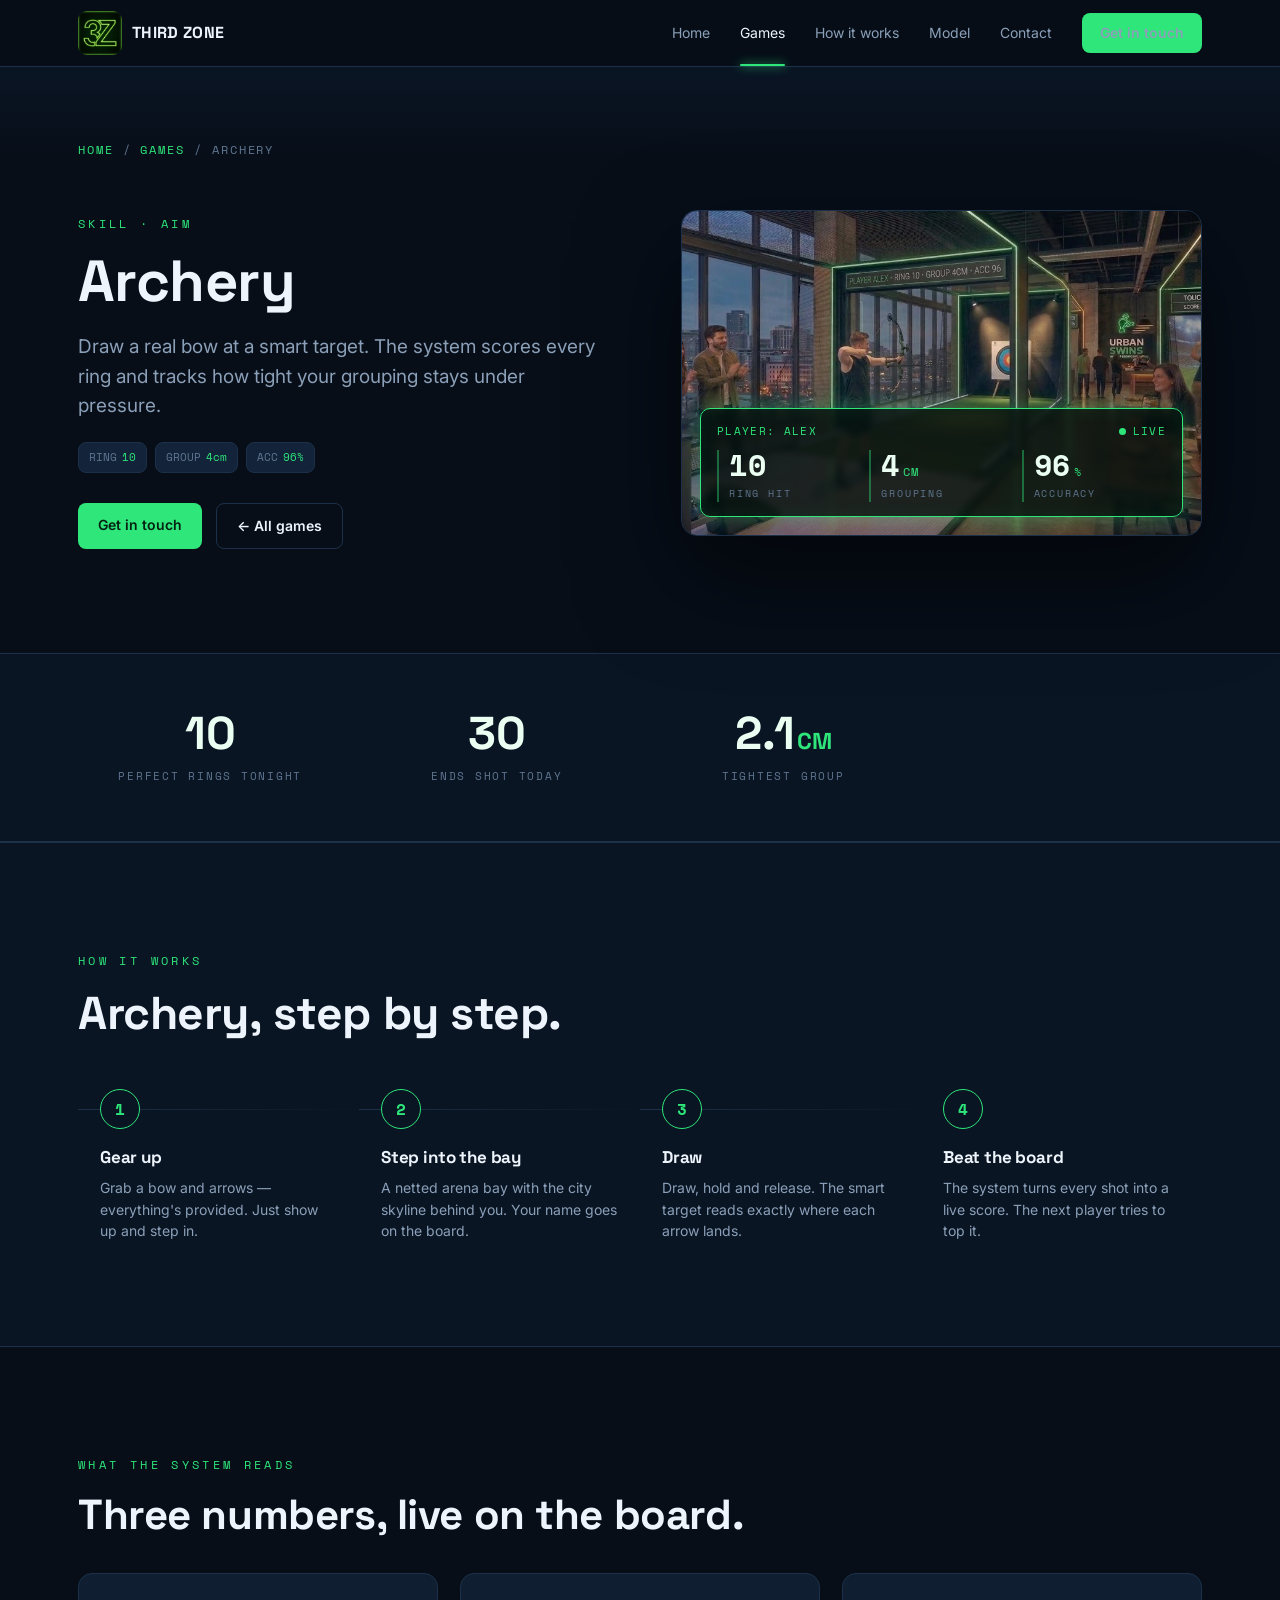
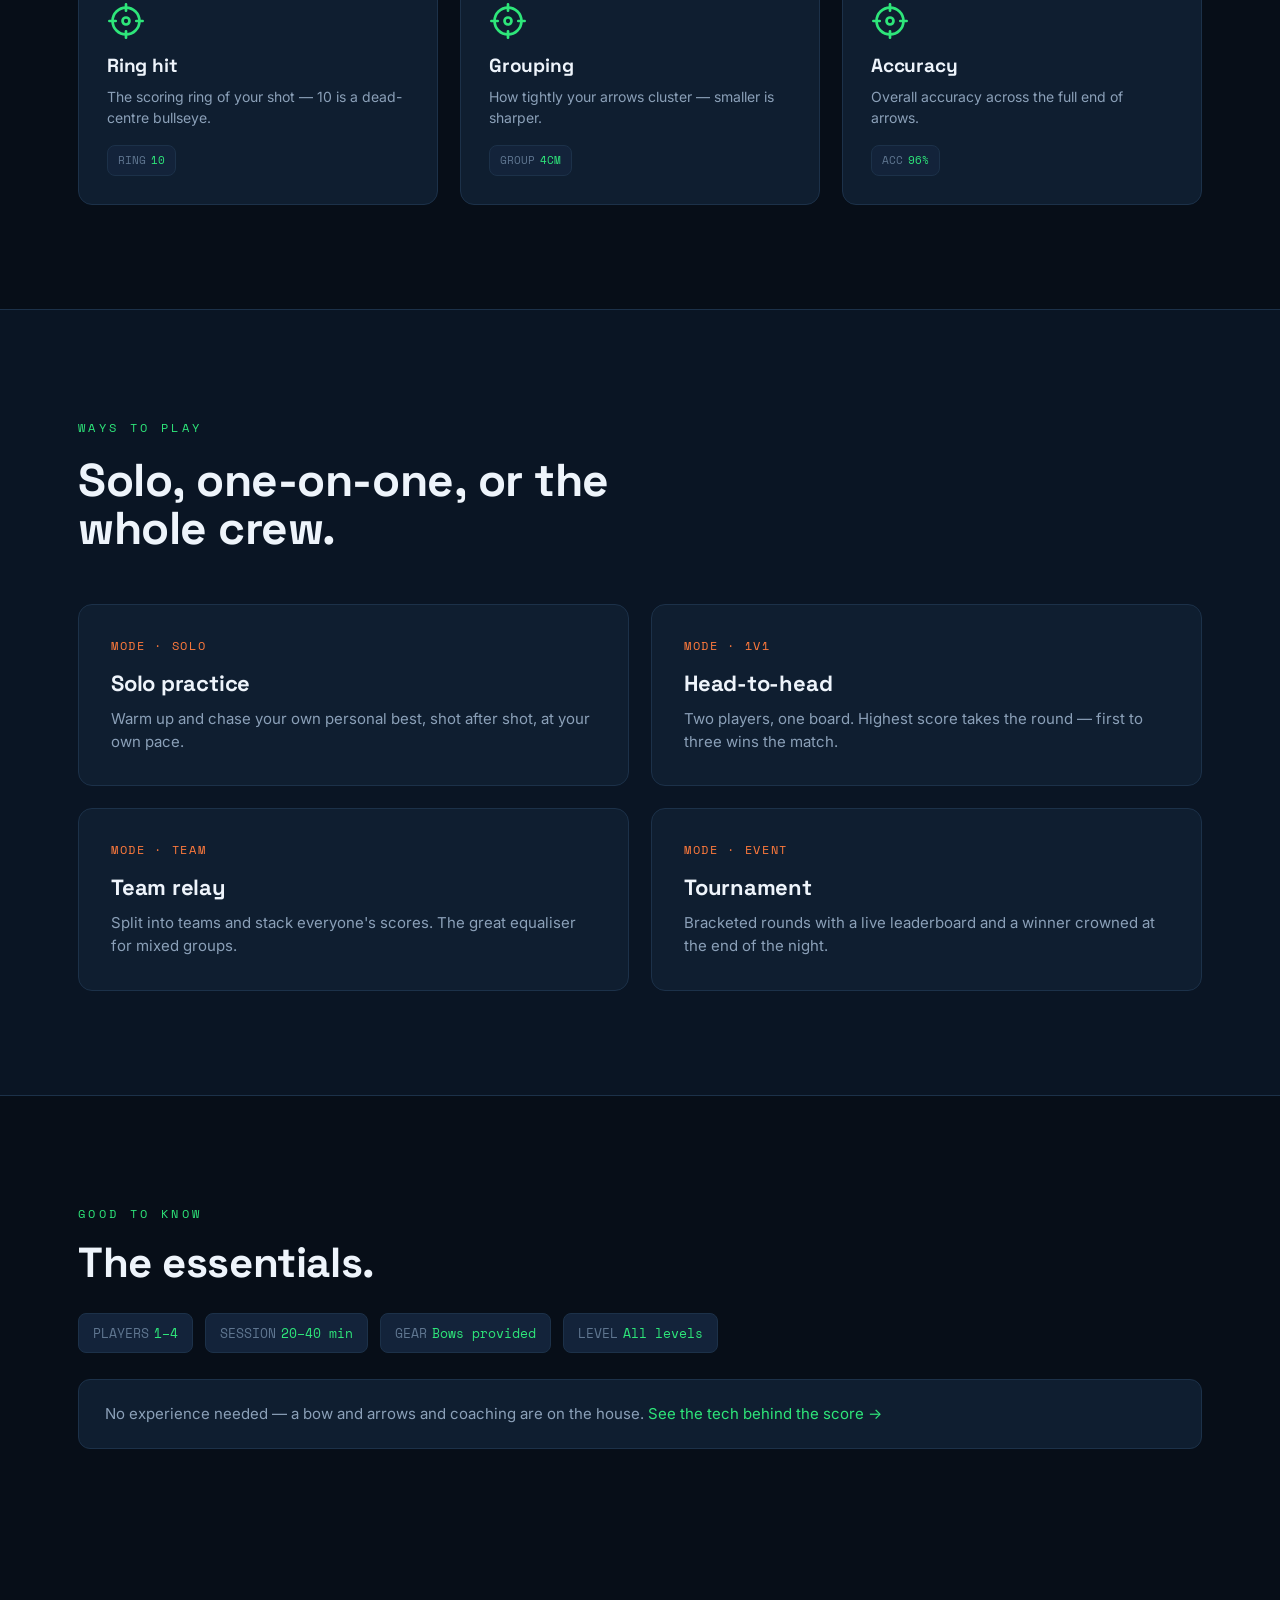
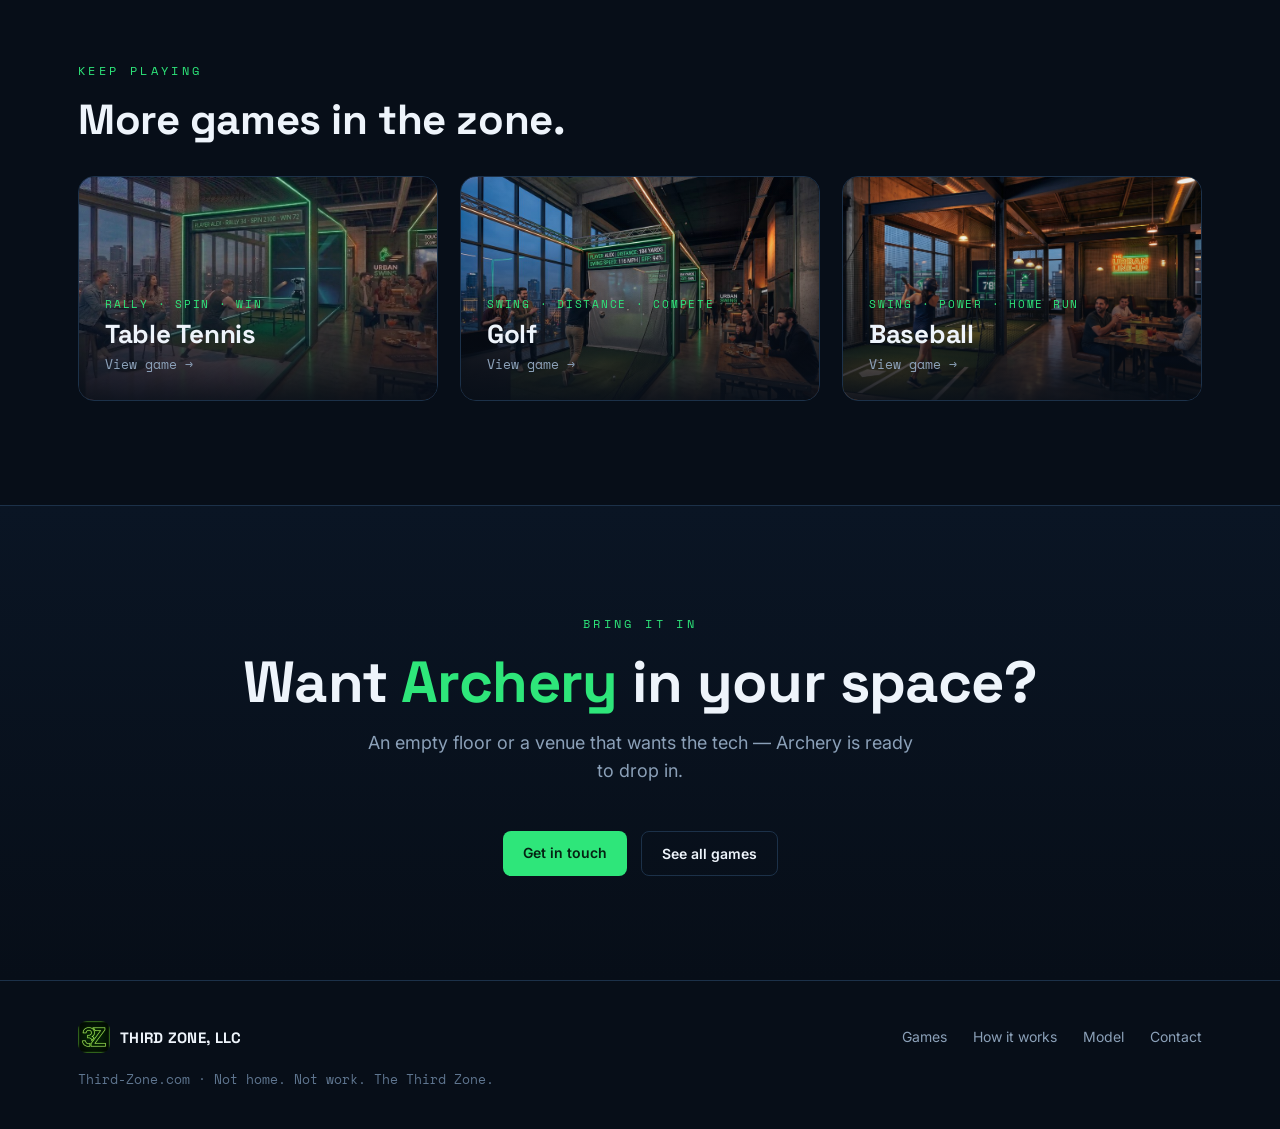
==== archery.html @ d4821ce7 "Add files via upload" ====
<!DOCTYPE html>
<html lang="en">
<head>
<meta charset="UTF-8">
<meta name="viewport" content="width=device-width, initial-scale=1.0">
<title>Archery — Third Zone</title>
<meta name="description" content="Draw a real bow at a smart target. The system scores every ring and tracks how tight your grouping stays under pressure.">
<meta property="og:type" content="website">
<meta property="og:site_name" content="Third Zone">
<meta property="og:title" content="Archery — Third Zone">
<meta property="og:description" content="Draw a real bow at a smart target. The system scores every ring and tracks how tight your grouping stays under pressure.">
<meta property="og:url" content="https://third-zone.com/archery.html">
<meta property="og:image" content="https://third-zone.com/assets/archery.jpg">
<meta name="twitter:card" content="summary_large_image">
<meta name="twitter:title" content="Archery — Third Zone">
<meta name="twitter:description" content="Draw a real bow at a smart target. The system scores every ring and tracks how tight your grouping stays under pressure.">
<meta name="twitter:image" content="https://third-zone.com/assets/archery.jpg">
<link rel="preconnect" href="https://fonts.googleapis.com">
<link rel="preconnect" href="https://fonts.gstatic.com" crossorigin>
<link href="https://fonts.googleapis.com/css2?family=Space+Grotesk:wght@400;500;600;700&family=Inter:wght@400;500;600&family=Space+Mono:wght@400;700&display=swap" rel="stylesheet">
<link rel="stylesheet" href="styles.css">
<link rel="icon" href="assets/favicon.ico" sizes="any">
<link rel="icon" type="image/png" sizes="32x32" href="assets/favicon-32.png">
<link rel="apple-touch-icon" href="assets/apple-touch-icon.png">
</head>
<body>

<nav class="nav">
  <div class="wrap nav-inner">
    <a class="brand" href="index.html"><img class="brand-logo" src="assets/logo-nav.png" alt="Third Zone 3Z logo">THIRD ZONE</a>
    <div class="nav-links">
      <a href="index.html">Home</a>
      <a href="games.html" class="active">Games</a>
      <a href="how.html">How it works</a>
      <a href="model.html">Model</a>
      <a href="contact.html">Contact</a>
      <a href="contact.html" class="btn btn-primary">Get in touch</a>
    </div>
    <button class="hamb" id="hamb" aria-label="Menu" aria-expanded="false"><span></span><span></span><span></span></button>
  </div>
  <div class="mobile-panel" id="mobilePanel">
    <a href="index.html">Home</a>
    <a href="games.html" class="active">Games</a>
    <a href="how.html">How it works</a>
    <a href="model.html">Model</a>
    <a href="contact.html">Contact</a>
    <a href="contact.html" class="btn btn-primary">Get in touch</a>
  </div>
</nav>

<!-- GAME HERO -->
<header class="page-hero" style="padding-bottom:0;border-bottom:none">
  <div class="wrap">
    <div class="crumbs"><a href="index.html">Home</a> / <a href="games.html">Games</a> / Archery</div>
  </div>
</header>
<section class="section" style="padding-top:30px">
  <div class="wrap hero-grid">
    <div>
      <span class="eyebrow">Skill · Aim</span>
      <h1 style="font-size:clamp(34px,5vw,58px);margin-bottom:20px">Archery</h1>
      <p class="hero-sub" style="max-width:520px">Draw a real bow at a smart target. The system scores every ring and tracks how tight your grouping stays under pressure.</p>
      <div class="gcard-metrics" style="margin:22px 0 30px">
          <span class="metric"><span class="mlbl">RING</span>10</span>
          <span class="metric"><span class="mlbl">GROUP</span>4cm</span>
          <span class="metric"><span class="mlbl">ACC</span>96%</span>
      </div>
      <div class="hero-cta">
        <a href="contact.html" class="btn btn-primary">Get in touch</a>
        <a href="games.html" class="btn btn-ghost">← All games</a>
      </div>
    </div>
    <div class="hero-visual" data-countgroup style="align-self:start">
      <img src="assets/archery.jpg" alt="Archery in an indoor arena with a neon scoreboard" style="aspect-ratio:16/10">
      <div class="hud">
        <div class="hud-top">
          <span>PLAYER: ALEX</span>
          <span class="hud-live"><span class="pulse"></span>LIVE</span>
        </div>
        <div class="hud-stats">
          <div class="hud-stat"><div class="val"><span data-count="10">0</span></div><div class="lbl">Ring hit</div></div>
          <div class="hud-stat"><div class="val"><span data-count="4">0</span><span class="unit">CM</span></div><div class="lbl">Grouping</div></div>
          <div class="hud-stat"><div class="val"><span data-count="96">0</span><span class="unit">%</span></div><div class="lbl">Accuracy</div></div>
        </div>
      </div>
    </div>
  </div>
</section>

<!-- HOUSE RECORDS -->
<section class="statband">
  <div class="wrap" data-countgroup>
    <div class="statcell"><div class="big">10</div><div class="cap">Perfect rings tonight</div></div>
    <div class="statcell"><div class="big">30</div><div class="cap">Ends shot today</div></div>
    <div class="statcell"><div class="big">2.1<span class="unit">CM</span></div><div class="cap">Tightest group</div></div>
  </div>
</section>

<!-- HOW THIS GAME WORKS -->
<section class="section how">
  <div class="wrap">
    <span class="eyebrow">How it works</span>
    <h2>Archery, step by step.</h2>
    <div class="steps four reveal">
      <div class="step"><div class="n">1</div><h3>Gear up</h3><p>Grab a bow and arrows — everything's provided. Just show up and step in.</p></div>
      <div class="step"><div class="n">2</div><h3>Step into the bay</h3><p>A netted arena bay with the city skyline behind you. Your name goes on the board.</p></div>
      <div class="step"><div class="n">3</div><h3>Draw</h3><p>Draw, hold and release. The smart target reads exactly where each arrow lands.</p></div>
      <div class="step"><div class="n">4</div><h3>Beat the board</h3><p>The system turns every shot into a live score. The next player tries to top it.</p></div>
    </div>
  </div>
</section>

<!-- WHAT WE MEASURE -->
<section class="section">
  <div class="wrap">
    <span class="eyebrow">What the system reads</span>
    <h2 style="font-size:clamp(28px,4vw,42px);margin-bottom:36px">Three numbers, live on the board.</h2>
    <div class="feat-grid reveal">
      <div class="feat">
        <span class="fi"><svg viewBox="0 0 24 24" aria-hidden="true"><circle cx="12" cy="12" r="8.5"/><path d="M12 1.5v4M12 18.5v4M1.5 12h4M18.5 12h4"/><circle cx="12" cy="12" r="2.2"/></svg></span>
        <h3>Ring hit</h3>
        <p>The scoring ring of your shot — 10 is a dead-centre bullseye.</p>
        <div class="gcard-metrics" style="margin-top:16px"><span class="metric"><span class="mlbl">RING</span>10</span></div>
      </div>
      <div class="feat">
        <span class="fi"><svg viewBox="0 0 24 24" aria-hidden="true"><circle cx="12" cy="12" r="8.5"/><path d="M12 1.5v4M12 18.5v4M1.5 12h4M18.5 12h4"/><circle cx="12" cy="12" r="2.2"/></svg></span>
        <h3>Grouping</h3>
        <p>How tightly your arrows cluster — smaller is sharper.</p>
        <div class="gcard-metrics" style="margin-top:16px"><span class="metric"><span class="mlbl">GROUP</span>4CM</span></div>
      </div>
      <div class="feat">
        <span class="fi"><svg viewBox="0 0 24 24" aria-hidden="true"><circle cx="12" cy="12" r="8.5"/><path d="M12 1.5v4M12 18.5v4M1.5 12h4M18.5 12h4"/><circle cx="12" cy="12" r="2.2"/></svg></span>
        <h3>Accuracy</h3>
        <p>Overall accuracy across the full end of arrows.</p>
        <div class="gcard-metrics" style="margin-top:16px"><span class="metric"><span class="mlbl">ACC</span>96%</span></div>
      </div>
    </div>
  </div>
</section>

<!-- GAME MODES -->
<section class="section how">
  <div class="wrap">
    <span class="eyebrow">Ways to play</span>
    <h2>Solo, one-on-one, or the whole crew.</h2>
    <div class="model-grid reveal">
      <div class="mcard">
        <div class="k">Mode · Solo</div>
        <h3>Solo practice</h3>
        <p>Warm up and chase your own personal best, shot after shot, at your own pace.</p>
      </div>
      <div class="mcard">
        <div class="k">Mode · 1v1</div>
        <h3>Head-to-head</h3>
        <p>Two players, one board. Highest score takes the round — first to three wins the match.</p>
      </div>
      <div class="mcard">
        <div class="k">Mode · Team</div>
        <h3>Team relay</h3>
        <p>Split into teams and stack everyone's scores. The great equaliser for mixed groups.</p>
      </div>
      <div class="mcard">
        <div class="k">Mode · Event</div>
        <h3>Tournament</h3>
        <p>Bracketed rounds with a live leaderboard and a winner crowned at the end of the night.</p>
      </div>
    </div>
  </div>
</section>

<!-- GOOD TO KNOW -->
<section class="section">
  <div class="wrap">
    <span class="eyebrow">Good to know</span>
    <h2 style="font-size:clamp(28px,4vw,42px);margin-bottom:28px">The essentials.</h2>
    <div class="gcard-metrics reveal" style="gap:12px">
      <span class="metric metric-lg"><span class="mlbl">PLAYERS</span>1–4</span>
      <span class="metric metric-lg"><span class="mlbl">SESSION</span>20–40 min</span>
      <span class="metric metric-lg"><span class="mlbl">GEAR</span>Bows provided</span>
      <span class="metric metric-lg"><span class="mlbl">LEVEL</span>All levels</span>
    </div>
    <p class="how-note reveal" style="margin-top:26px">No experience needed — a bow and arrows and coaching are on the house. <a href="how.html" class="accent">See the tech behind the score →</a></p>
  </div>
</section>

<!-- RELATED -->
<section class="section games">
  <div class="wrap">
    <span class="eyebrow">Keep playing</span>
    <h2 style="font-size:clamp(28px,4vw,42px);margin-bottom:34px">More games in the zone.</h2>
    <div class="game-grid three reveal">
      <a class="game" href="table-tennis.html">
        <img loading="lazy" src="assets/table-tennis.jpg" alt="Table Tennis">
        <div class="game-overlay">
          <span class="game-tag">Rally · spin · win</span>
          <h3>Table Tennis</h3>
          <div class="meta">View game →</div>
        </div>
      </a>
      <a class="game" href="golf.html">
        <img loading="lazy" src="assets/golf.jpg" alt="Golf">
        <div class="game-overlay">
          <span class="game-tag">Swing · distance · compete</span>
          <h3>Golf</h3>
          <div class="meta">View game →</div>
        </div>
      </a>
      <a class="game" href="baseball.html">
        <img loading="lazy" src="assets/baseball.jpg" alt="Baseball">
        <div class="game-overlay">
          <span class="game-tag">Swing · power · home run</span>
          <h3>Baseball</h3>
          <div class="meta">View game →</div>
        </div>
      </a>
    </div>
  </div>
</section>

<!-- CTA -->
<section class="section cta">
  <div class="wrap">
    <span class="eyebrow">Bring it in</span>
    <h2>Want <span class="accent">Archery</span> in your space?</h2>
    <p class="lead">An empty floor or a venue that wants the tech — Archery is ready to drop in.</p>
    <div class="hero-cta" style="justify-content:center">
      <a href="contact.html" class="btn btn-primary">Get in touch</a>
      <a href="games.html" class="btn btn-ghost">See all games</a>
    </div>
  </div>
</section>

<footer>
  <div class="wrap foot">
    <a class="brand" href="index.html"><img class="brand-logo" src="assets/logo-nav.png" alt="Third Zone 3Z logo">THIRD ZONE, LLC</a>
    <div class="foot-links">
      <a href="games.html">Games</a>
      <a href="how.html">How it works</a>
      <a href="model.html">Model</a>
      <a href="contact.html">Contact</a>
    </div>
    <div class="foot-copy">Third-Zone.com · Not home. Not work. The Third Zone.</div>
  </div>
</footer>

<script src="app.js"></script>
</body>
</html>
---- styles.css ----
/* ================= THIRD ZONE — shared styles ================= */
:root{
  --bg:#070e18;
  --bg-2:#0a1524;
  --panel:#0f1e30;
  --panel-2:#13233a;
  --line:#1c3149;
  --green:#2ee67a;
  --green-dim:#1fae5c;
  --orange:#ff7a3c;
  --text:#eef4fb;
  --muted:#8ba0b8;
  --muted-2:#5f7690;
  --display:'Space Grotesk',sans-serif;
  --body:'Inter',sans-serif;
  --mono:'Space Mono',monospace;
  --maxw:1180px;
}
*{box-sizing:border-box;margin:0;padding:0}
html{scroll-behavior:smooth}
body{
  background:var(--bg);
  color:var(--text);
  font-family:var(--body);
  line-height:1.55;
  -webkit-font-smoothing:antialiased;
  overflow-x:hidden;
}
a{color:inherit;text-decoration:none}
img{display:block;max-width:100%}
.wrap{max-width:var(--maxw);margin:0 auto;padding:0 28px}
.eyebrow{
  font-family:var(--mono);
  font-size:12px;
  letter-spacing:.28em;
  text-transform:uppercase;
  color:var(--green);
  display:inline-block;
  margin-bottom:18px;
}
h1,h2,h3{font-family:var(--display);font-weight:700;line-height:1.05;letter-spacing:-.01em}
.section{padding:104px 0;position:relative}
.accent{color:var(--green)}

/* ---------- NAV ---------- */
.nav{
  position:sticky;top:0;z-index:50;
  backdrop-filter:blur(14px);
  background:rgba(7,14,24,.72);
  border-bottom:1px solid var(--line);
}
.nav-inner{display:flex;align-items:center;justify-content:space-between;height:66px}
.brand{font-family:var(--display);font-weight:700;font-size:16px;letter-spacing:.02em;display:flex;align-items:center;gap:10px}
.brand .dot{width:10px;height:10px;border-radius:50%;background:var(--green);box-shadow:0 0 14px var(--green)}
.brand-logo{width:44px;height:44px;border-radius:9px;object-fit:cover;display:block;flex:0 0 auto}
.foot .brand-logo{width:32px;height:32px}
.nav-links{display:flex;gap:30px;align-items:center}
.nav-links a{font-size:14px;color:var(--muted);transition:color .2s;position:relative}
.nav-links a:hover{color:var(--text)}
.nav-links a.active{color:var(--text)}
.nav-links a.active:not(.btn)::after{
  content:"";position:absolute;left:0;right:0;bottom:-22px;height:2px;
  background:var(--green);box-shadow:0 0 10px var(--green);border-radius:2px;
}
.btn{
  font-family:var(--body);font-weight:600;font-size:14px;
  padding:11px 20px;border-radius:8px;cursor:pointer;border:none;
  transition:transform .15s ease, box-shadow .2s ease, background .2s;
  display:inline-block;
}
.btn-primary{background:var(--green);color:#052213;box-shadow:0 0 0 rgba(46,230,122,0)}
.btn-primary:hover{transform:translateY(-2px);box-shadow:0 8px 26px rgba(46,230,122,.32)}
.btn-ghost{background:transparent;color:var(--text);border:1px solid var(--line)}
.btn-ghost:hover{border-color:var(--green);color:var(--green)}
.nav .btn{padding:9px 18px}
.nav-menu-btn{display:none}

/* hamburger */
.hamb{
  display:none;flex-direction:column;gap:5px;background:transparent;border:none;
  cursor:pointer;padding:8px;
}
.hamb span{display:block;width:24px;height:2px;background:var(--text);border-radius:2px;transition:transform .25s,opacity .25s}
.hamb.open span:nth-child(1){transform:translateY(7px) rotate(45deg)}
.hamb.open span:nth-child(2){opacity:0}
.hamb.open span:nth-child(3){transform:translateY(-7px) rotate(-45deg)}
.mobile-panel{
  display:none;flex-direction:column;gap:4px;
  border-bottom:1px solid var(--line);
  background:rgba(7,14,24,.96);backdrop-filter:blur(14px);
}
.mobile-panel.open{display:flex}
.mobile-panel a{padding:14px 28px;font-size:15px;color:var(--muted);border-top:1px solid var(--line)}
.mobile-panel a.active,.mobile-panel a:hover{color:var(--text);background:rgba(46,230,122,.06)}
.mobile-panel .btn{margin:14px 28px;text-align:center}

/* ---------- HERO ---------- */
.hero{padding:70px 0 96px;position:relative}
.hero-grid{display:grid;grid-template-columns:1.05fr 1fr;gap:56px;align-items:center}
.hero h1{font-size:clamp(40px,6vw,74px);margin-bottom:26px}
.hero h1 .accent{color:var(--green)}
.hero-sub{font-size:19px;color:var(--muted);max-width:480px;margin-bottom:14px}
.hero-tag{font-family:var(--display);font-style:italic;color:var(--green);font-size:18px;margin:26px 0 34px}
.hero-cta{display:flex;gap:14px;flex-wrap:wrap}
.hero-visual{position:relative;border-radius:16px;overflow:hidden;border:1px solid var(--line);box-shadow:0 40px 100px rgba(0,0,0,.55)}
.hero-visual img{width:100%;height:100%;object-fit:cover;aspect-ratio:1600/1121}
.hero-visual::after{content:"";position:absolute;inset:0;background:linear-gradient(160deg,rgba(7,14,24,0) 40%,rgba(7,14,24,.35))}

/* ---------- SCOREBOARD HUD ---------- */
.hud{
  position:absolute;left:18px;bottom:18px;right:18px;z-index:3;
  border:1.5px solid var(--green);
  border-radius:10px;
  background:rgba(6,18,14,.82);
  box-shadow:0 0 22px rgba(46,230,122,.35), inset 0 0 20px rgba(46,230,122,.08);
  padding:14px 16px;
  font-family:var(--mono);
  backdrop-filter:blur(3px);
}
.hud-top{display:flex;justify-content:space-between;align-items:center;font-size:11px;letter-spacing:.12em;color:var(--green);margin-bottom:10px}
.hud-live{display:flex;align-items:center;gap:7px}
.hud-live .pulse{width:7px;height:7px;border-radius:50%;background:var(--green);animation:pulse 1.4s infinite}
@keyframes pulse{0%,100%{opacity:1;box-shadow:0 0 0 0 rgba(46,230,122,.6)}50%{opacity:.5;box-shadow:0 0 0 6px rgba(46,230,122,0)}}
.hud-stats{display:grid;grid-template-columns:repeat(3,1fr);gap:8px}
.hud-stat{border-left:2px solid rgba(46,230,122,.4);padding-left:10px}
.hud-stat .val{font-size:clamp(22px,3.4vw,30px);font-weight:700;color:#eafff2;line-height:1;letter-spacing:.02em}
.hud-stat .val .unit{font-size:12px;color:var(--green);margin-left:3px;font-weight:400}
.hud-stat .lbl{font-size:10px;letter-spacing:.18em;color:var(--muted-2);text-transform:uppercase;margin-top:6px}

/* ---------- SUBPAGE HERO ---------- */
.page-hero{padding:74px 0 30px;position:relative;border-bottom:1px solid var(--line);background:linear-gradient(180deg,var(--bg-2),var(--bg))}
.page-hero h1{font-size:clamp(34px,5.5vw,60px);margin-bottom:18px;max-width:820px}
.page-hero .lead{font-size:18px;color:var(--muted);max-width:620px}
.page-hero .hero-cta{margin-top:30px}
.crumbs{font-family:var(--mono);font-size:12px;letter-spacing:.16em;text-transform:uppercase;color:var(--muted-2);margin-bottom:20px}
.crumbs a{color:var(--green)}

/* ---------- SOLUTION ---------- */
.sol{background:var(--bg-2);border-top:1px solid var(--line);border-bottom:1px solid var(--line)}
.sol h2{font-size:clamp(30px,4vw,46px);margin-bottom:10px;max-width:620px}
.sol .lead{color:var(--muted);font-size:17px;margin-bottom:52px;max-width:560px}
.sol-grid{display:grid;grid-template-columns:repeat(3,1fr);gap:22px}
.sol-card{background:var(--panel);border:1px solid var(--line);border-radius:14px;padding:30px;position:relative;overflow:hidden}
.sol-card::before{content:"";position:absolute;top:0;left:0;width:100%;height:3px;background:linear-gradient(90deg,var(--green),transparent)}
.sol-card .num{font-family:var(--mono);font-size:13px;color:var(--green);letter-spacing:.1em;margin-bottom:18px}
.sol-card h3{font-size:22px;margin-bottom:12px}
.sol-card p{color:var(--muted);font-size:15px}

/* ---------- STAT BAND ---------- */
.statband{background:var(--bg-2);border-top:1px solid var(--line);border-bottom:1px solid var(--line)}
.statband .wrap{display:grid;grid-template-columns:repeat(4,1fr);gap:22px;padding-top:56px;padding-bottom:56px}
.statcell{text-align:center}
.statcell .big{font-family:var(--display);font-weight:700;font-size:clamp(30px,4vw,46px);color:#eafff2;line-height:1}
.statcell .big .unit{color:var(--green);font-size:.5em;margin-left:2px}
.statcell .cap{font-family:var(--mono);font-size:11px;letter-spacing:.16em;text-transform:uppercase;color:var(--muted-2);margin-top:12px}

/* ---------- GAMES ---------- */
.games h2{font-size:clamp(32px,5vw,56px);margin-bottom:10px}
.games .lead{color:var(--muted);font-size:17px;margin-bottom:36px;max-width:640px}
.game-grid{display:grid;grid-template-columns:repeat(2,1fr);gap:22px}
.game{
  position:relative;border-radius:16px;overflow:hidden;border:1px solid var(--line);
  aspect-ratio:16/10;cursor:default;transition:transform .3s ease,border-color .3s ease;
}
.game img{width:100%;height:100%;object-fit:cover;transition:transform .5s ease}
.game:hover{transform:translateY(-4px);border-color:var(--green)}
.game:hover img{transform:scale(1.05)}
.game-overlay{position:absolute;inset:0;background:linear-gradient(180deg,rgba(7,14,24,.05) 30%,rgba(7,14,24,.92));display:flex;flex-direction:column;justify-content:flex-end;padding:26px}
.game-tag{font-family:var(--mono);font-size:11px;letter-spacing:.16em;color:var(--green);text-transform:uppercase;margin-bottom:8px}
.game h3{font-size:26px;margin-bottom:6px}
.game .meta{font-family:var(--mono);font-size:13px;color:var(--muted)}
.game-more{
  grid-column:1/-1;background:var(--panel);border:1px solid var(--line);border-radius:16px;
  padding:38px;display:flex;align-items:center;justify-content:space-between;gap:24px;flex-wrap:wrap;
}
.game-more h3{font-size:24px;margin-bottom:8px}
.game-more p{color:var(--muted);font-size:15px;max-width:520px}
.game-more .tags{display:flex;gap:10px;flex-wrap:wrap}
.tagpill{font-family:var(--mono);font-size:12px;padding:8px 14px;border:1px solid var(--line);border-radius:20px;color:var(--muted)}

/* ---------- GAMES PAGE: FILTER TABS ---------- */
.filterbar{display:flex;gap:10px;flex-wrap:wrap;margin-bottom:34px}
.filter{
  font-family:var(--mono);font-size:12px;letter-spacing:.1em;text-transform:uppercase;
  padding:9px 16px;border:1px solid var(--line);border-radius:22px;color:var(--muted);
  background:transparent;cursor:default;transition:all .2s;user-select:none;
}
.filter:hover{color:var(--text);border-color:var(--muted-2)}
.filter.active{background:var(--green);color:#052213;border-color:var(--green);font-weight:700}

/* ---------- GAMES PAGE: DETAIL CARD GRID ---------- */
.gcard-grid{display:grid;grid-template-columns:repeat(3,1fr);gap:22px}
.gcard{
  background:var(--panel);border:1px solid var(--line);border-radius:16px;overflow:hidden;
  display:flex;flex-direction:column;transition:transform .3s ease,border-color .3s ease;
}
.gcard:hover{transform:translateY(-4px);border-color:var(--green)}
.gcard-top{position:relative;aspect-ratio:16/10;overflow:hidden}
.gcard-top img{width:100%;height:100%;object-fit:cover}
.gcard-icon{
  position:relative;
  aspect-ratio:16/10;display:flex;align-items:center;justify-content:center;font-size:60px;
  background:radial-gradient(120% 120% at 50% 0%,rgba(46,230,122,.16),transparent 60%),var(--panel-2);
  border-bottom:1px solid var(--line);
}
/* icon shown until a real photo is dropped into assets/ */
.gcard-fallback{
  position:absolute;inset:0;display:flex;align-items:center;justify-content:center;font-size:60px;
  background:radial-gradient(120% 120% at 50% 0%,rgba(46,230,122,.16),transparent 60%),var(--panel-2);
}
.gcard-photo{position:absolute;inset:0;width:100%;height:100%;object-fit:cover;z-index:1}
.gcard-badge{z-index:2}
.gcard-badge{
  position:absolute;top:12px;left:12px;font-family:var(--mono);font-size:10px;letter-spacing:.14em;
  text-transform:uppercase;padding:5px 10px;border-radius:20px;background:rgba(6,18,14,.8);
  border:1px solid rgba(46,230,122,.5);color:var(--green);backdrop-filter:blur(3px);
}
.gcard-badge.soon{border-color:rgba(255,122,60,.5);color:var(--orange)}
.gcard-body{padding:24px;display:flex;flex-direction:column;flex:1}
.gcard-body h3{font-size:22px;margin-bottom:8px}
.gcard-cat{font-family:var(--mono);font-size:11px;letter-spacing:.14em;text-transform:uppercase;color:var(--muted-2);margin-bottom:14px}
.gcard-body p{color:var(--muted);font-size:14px;margin-bottom:18px}
.gcard-metrics{display:flex;flex-wrap:wrap;gap:8px;margin-top:auto}
.metric{
  font-family:var(--mono);font-size:11px;padding:6px 10px;border-radius:8px;
  background:var(--panel-2);border:1px solid var(--line);color:var(--green);
}
.metric .mlbl{color:var(--muted-2);margin-right:5px}

/* ---------- POWER METER (interactive) ---------- */
.demo{background:var(--bg-2);border-top:1px solid var(--line);border-bottom:1px solid var(--line)}
.demo-grid{display:grid;grid-template-columns:1fr 1fr;gap:48px;align-items:center}
.demo h2{font-size:clamp(28px,4vw,42px);margin-bottom:14px}
.demo .lead{color:var(--muted);font-size:16px;margin-bottom:26px;max-width:460px}
.meter-box{
  background:rgba(6,18,14,.7);border:1.5px solid var(--green);border-radius:14px;padding:26px;
  box-shadow:0 0 30px rgba(46,230,122,.18), inset 0 0 26px rgba(46,230,122,.06);
  font-family:var(--mono);
}
.meter-top{display:flex;justify-content:space-between;align-items:center;color:var(--green);font-size:12px;letter-spacing:.14em;margin-bottom:18px}
.meter-read{font-family:var(--display);font-weight:700;font-size:clamp(44px,7vw,64px);color:#eafff2;line-height:1;margin-bottom:4px}
.meter-read .unit{font-size:.35em;color:var(--green);margin-left:6px}
.meter-sub{font-size:11px;letter-spacing:.16em;text-transform:uppercase;color:var(--muted-2);margin-bottom:22px}
.meter-track{height:16px;border-radius:10px;background:var(--panel-2);border:1px solid var(--line);overflow:hidden;position:relative}
.meter-fill{height:100%;width:0%;border-radius:10px;background:linear-gradient(90deg,var(--green-dim),var(--green),var(--orange));transition:width .12s linear}
.meter-scale{display:flex;justify-content:space-between;font-size:10px;color:var(--muted-2);margin-top:8px;letter-spacing:.1em}
.meter-actions{display:flex;gap:12px;margin-top:22px;flex-wrap:wrap}
.meter-grade{margin-top:16px;font-size:12px;letter-spacing:.14em;color:var(--green);min-height:18px}

/* ---------- HOW IT WORKS ---------- */
.how{background:var(--bg-2);border-top:1px solid var(--line);border-bottom:1px solid var(--line)}
.how h2{font-size:clamp(30px,4vw,46px);margin-bottom:52px;max-width:640px}
.steps{display:grid;grid-template-columns:repeat(5,1fr);gap:0}
.step{padding:0 22px;position:relative}
.step:not(:last-child)::after{content:"";position:absolute;top:20px;right:0;width:100%;height:1px;background:linear-gradient(90deg,var(--line),transparent);z-index:0}
.step .n{
  width:40px;height:40px;border-radius:50%;border:1.5px solid var(--green);
  display:flex;align-items:center;justify-content:center;font-family:var(--mono);font-weight:700;
  color:var(--green);position:relative;z-index:1;background:var(--bg-2);margin-bottom:20px;
}
.step h3{font-size:17px;margin-bottom:10px}
.step p{color:var(--muted);font-size:14px}
.how-note{margin-top:48px;padding:22px 26px;border:1px solid var(--line);border-radius:12px;background:var(--panel);color:var(--muted);font-size:15px}
.how-note b{color:var(--text);font-weight:600}

/* ---------- FEATURE GRID (generic) ---------- */
.feat-grid{display:grid;grid-template-columns:repeat(3,1fr);gap:22px}
.feat{background:var(--panel);border:1px solid var(--line);border-radius:14px;padding:28px}
.feat .fi{font-size:30px;margin-bottom:16px;display:block}
.feat .fi svg{width:38px;height:38px;fill:none;stroke:var(--green);stroke-width:1.7;stroke-linecap:round;stroke-linejoin:round;display:block}
.lb-rank svg{width:23px;height:23px;fill:none;stroke:var(--green);stroke-width:1.7;stroke-linecap:round;stroke-linejoin:round;vertical-align:middle}
.gcard-fallback svg{width:56px;height:56px;fill:none;stroke:var(--green);stroke-width:1.4;stroke-linecap:round;stroke-linejoin:round}
.feat h3{font-size:19px;margin-bottom:10px}
.feat p{color:var(--muted);font-size:14px}

/* ---------- LEADERBOARD ---------- */
.lb{background:var(--panel);border:1px solid var(--line);border-radius:16px;overflow:hidden}
.lb-row{display:grid;grid-template-columns:56px 1fr auto auto;gap:16px;align-items:center;padding:16px 24px;border-top:1px solid var(--line);font-size:14px}
.lb-row:first-child{border-top:none}
.lb-head{background:var(--panel-2);font-family:var(--mono);font-size:11px;letter-spacing:.14em;text-transform:uppercase;color:var(--muted-2)}
.lb-rank{font-family:var(--mono);font-weight:700;color:var(--green);font-size:16px}
.lb-row .who{font-weight:600}
.lb-row .game-lbl{color:var(--muted);font-family:var(--mono);font-size:12px}
.lb-row .score{font-family:var(--mono);color:#eafff2;font-weight:700}
.lb-row.me{background:rgba(46,230,122,.06)}

/* ---------- MODEL ---------- */
.model h2{font-size:clamp(30px,4vw,46px);margin-bottom:52px;max-width:640px}
.model-grid{display:grid;grid-template-columns:1fr 1fr;gap:22px}
.mcard{background:var(--panel);border:1px solid var(--line);border-radius:14px;padding:32px}
.mcard .k{font-family:var(--mono);font-size:12px;letter-spacing:.14em;color:var(--orange);text-transform:uppercase;margin-bottom:16px}
.mcard h3{font-size:22px;margin-bottom:12px}
.mcard p{color:var(--muted);font-size:15px}
.model-line{grid-column:1/-1;text-align:center;font-family:var(--display);font-style:italic;color:var(--green);font-size:19px;margin-top:14px}

/* ---------- CONTACT FORM ---------- */
.form-grid{display:grid;grid-template-columns:1fr 1fr;gap:48px;align-items:start}
.field{margin-bottom:18px}
.field label{display:block;font-family:var(--mono);font-size:11px;letter-spacing:.14em;text-transform:uppercase;color:var(--muted);margin-bottom:8px}
.field input,.field select,.field textarea{
  width:100%;background:var(--panel);border:1px solid var(--line);border-radius:10px;
  color:var(--text);font-family:var(--body);font-size:15px;padding:13px 15px;transition:border-color .2s;
}
.field input:focus,.field select:focus,.field textarea:focus{outline:none;border-color:var(--green)}
.field textarea{min-height:120px;resize:vertical}
.form-ok{
  display:none;margin-top:16px;padding:14px 18px;border-radius:10px;
  background:rgba(46,230,122,.1);border:1px solid var(--green);color:var(--green);font-size:14px;
}
.form-ok.show{display:block}
.contact-side .ccard{margin-bottom:18px}

/* ---------- CTA ---------- */
.cta{background:linear-gradient(180deg,var(--bg-2),var(--bg));border-top:1px solid var(--line);text-align:center}
.cta h2{font-size:clamp(34px,5vw,58px);margin-bottom:16px}
.cta h2 .accent{color:var(--green)}
.cta .lead{color:var(--muted);font-size:18px;max-width:560px;margin:0 auto 46px}
.cta-cards{display:grid;grid-template-columns:1fr 1fr;gap:22px;max-width:820px;margin:0 auto;text-align:left}
.ccard{background:var(--panel);border:1px solid var(--line);border-radius:16px;padding:34px}
.ccard h3{font-size:22px;margin-bottom:12px}
.ccard p{color:var(--muted);font-size:15px;margin-bottom:24px}

/* ---------- FOOTER ---------- */
footer{border-top:1px solid var(--line);padding:40px 0}
.foot{display:flex;justify-content:space-between;align-items:center;flex-wrap:wrap;gap:16px}
.foot .brand{font-size:15px}
.foot-links{display:flex;gap:26px;font-size:14px;color:var(--muted)}
.foot-links a:hover{color:var(--green)}
.foot-copy{color:var(--muted-2);font-size:13px;width:100%;font-family:var(--mono)}

/* ---------- REVEAL ---------- */
.reveal{opacity:0;transform:translateY(24px);transition:opacity .7s ease,transform .7s ease}
.reveal.in{opacity:1;transform:none}

/* ---------- RESPONSIVE ---------- */
@media(max-width:960px){
  .hero-grid{grid-template-columns:1fr;gap:40px}
  .sol-grid,.feat-grid,.gcard-grid{grid-template-columns:1fr 1fr}
  .steps{grid-template-columns:1fr 1fr;gap:32px 20px}
  .step:not(:last-child)::after{display:none}
  .model-grid,.cta-cards,.game-grid,.demo-grid,.form-grid{grid-template-columns:1fr}
  .statband .wrap{grid-template-columns:1fr 1fr}
  .nav-links{display:none}
  .hamb{display:flex}
  .section{padding:76px 0}
}
@media(max-width:560px){
  .steps,.sol-grid,.feat-grid,.gcard-grid{grid-template-columns:1fr}
  .statband .wrap{grid-template-columns:1fr 1fr}
  .hud-stat .val{font-size:22px}
  .wrap{padding:0 20px}
  .lb-row{grid-template-columns:40px 1fr auto;gap:10px;padding:14px 16px}
  .lb-row .game-lbl{display:none}
}
@media(prefers-reduced-motion:reduce){
  *{animation:none!important;transition:none!important}
  .reveal{opacity:1;transform:none}
  html{scroll-behavior:auto}
}
:focus-visible{outline:2px solid var(--green);outline-offset:3px;border-radius:4px}

/* ---------- CLICKABLE CARDS + GAME DETAIL PAGES ---------- */
.gcard{position:relative}
.gcard-link,.game-link{position:absolute;inset:0;z-index:6}
.gcard{cursor:pointer}
.gcard:hover h3{color:var(--green);transition:color .2s}
a.game{cursor:pointer;color:inherit}
.metric.metric-lg{font-size:13px;padding:9px 14px}
.steps.four{grid-template-columns:repeat(4,1fr)}
.game-grid.three{grid-template-columns:repeat(3,1fr)}
.feat-grid.four{grid-template-columns:repeat(4,1fr)}
@media(max-width:960px){
  .steps.four{grid-template-columns:1fr 1fr}
  .game-grid.three{grid-template-columns:1fr}
  .feat-grid.four{grid-template-columns:1fr 1fr}
}
@media(max-width:560px){
  .steps.four{grid-template-columns:1fr}
  .feat-grid.four{grid-template-columns:1fr}
}
.techstats{
  display:grid;grid-template-columns:repeat(4,1fr);gap:18px;
  padding:30px 24px;border:1px solid var(--line);border-radius:16px;background:var(--panel-2);
}
.techstats .statcell .big{font-size:clamp(26px,3.4vw,38px)}
@media(max-width:720px){.techstats{grid-template-columns:1fr 1fr;gap:26px 18px}}
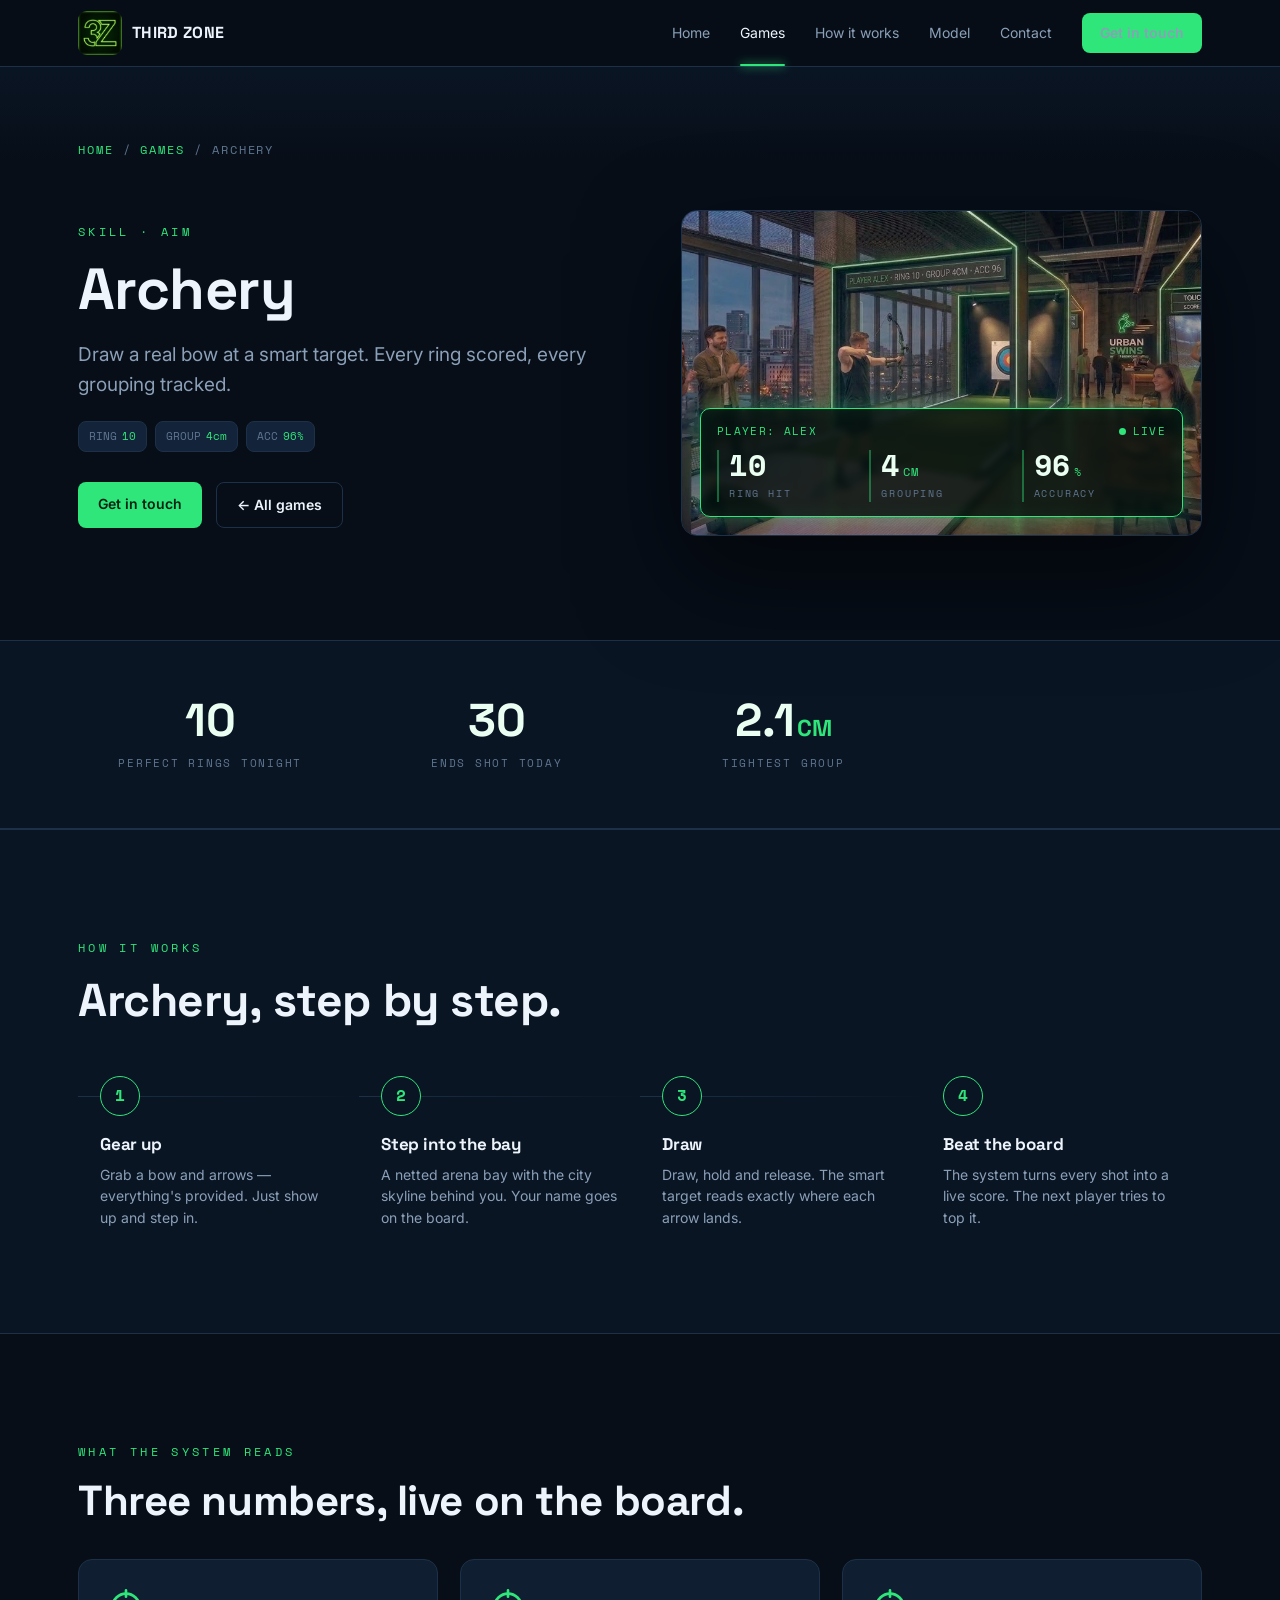
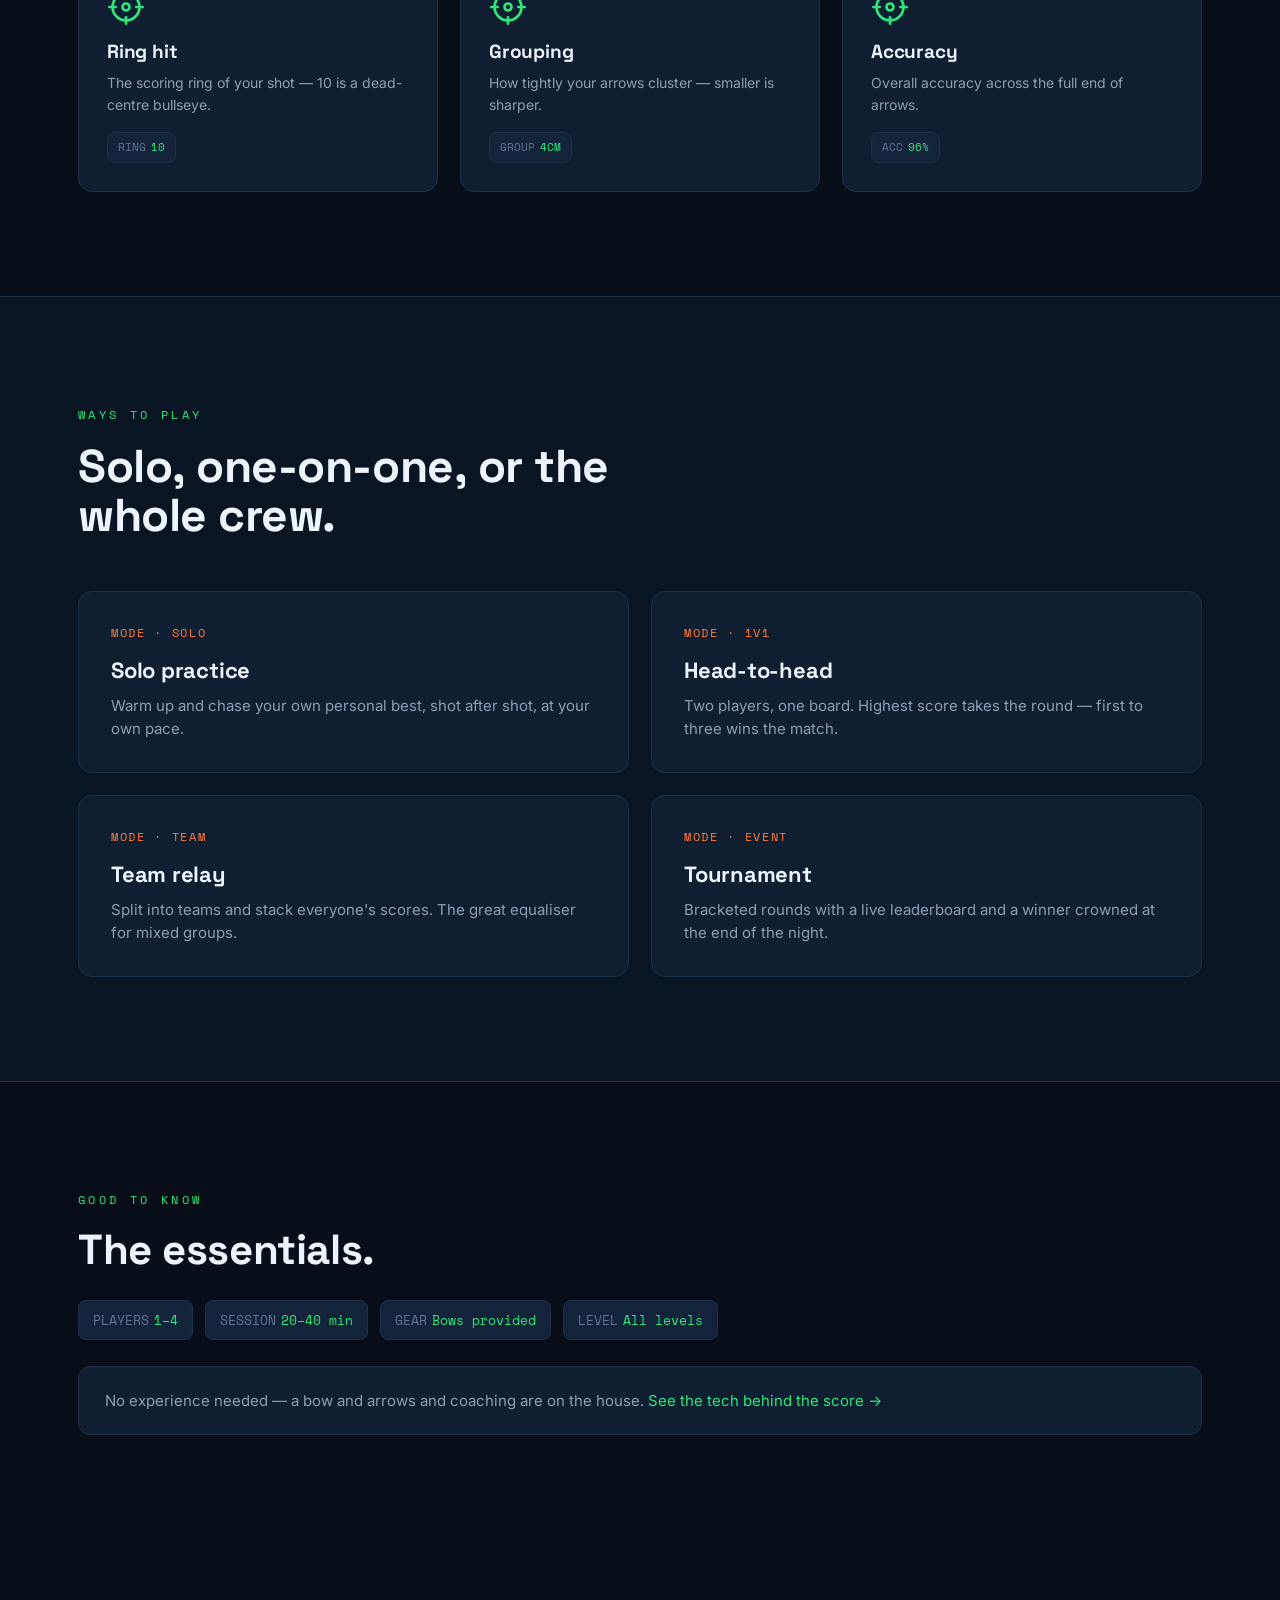
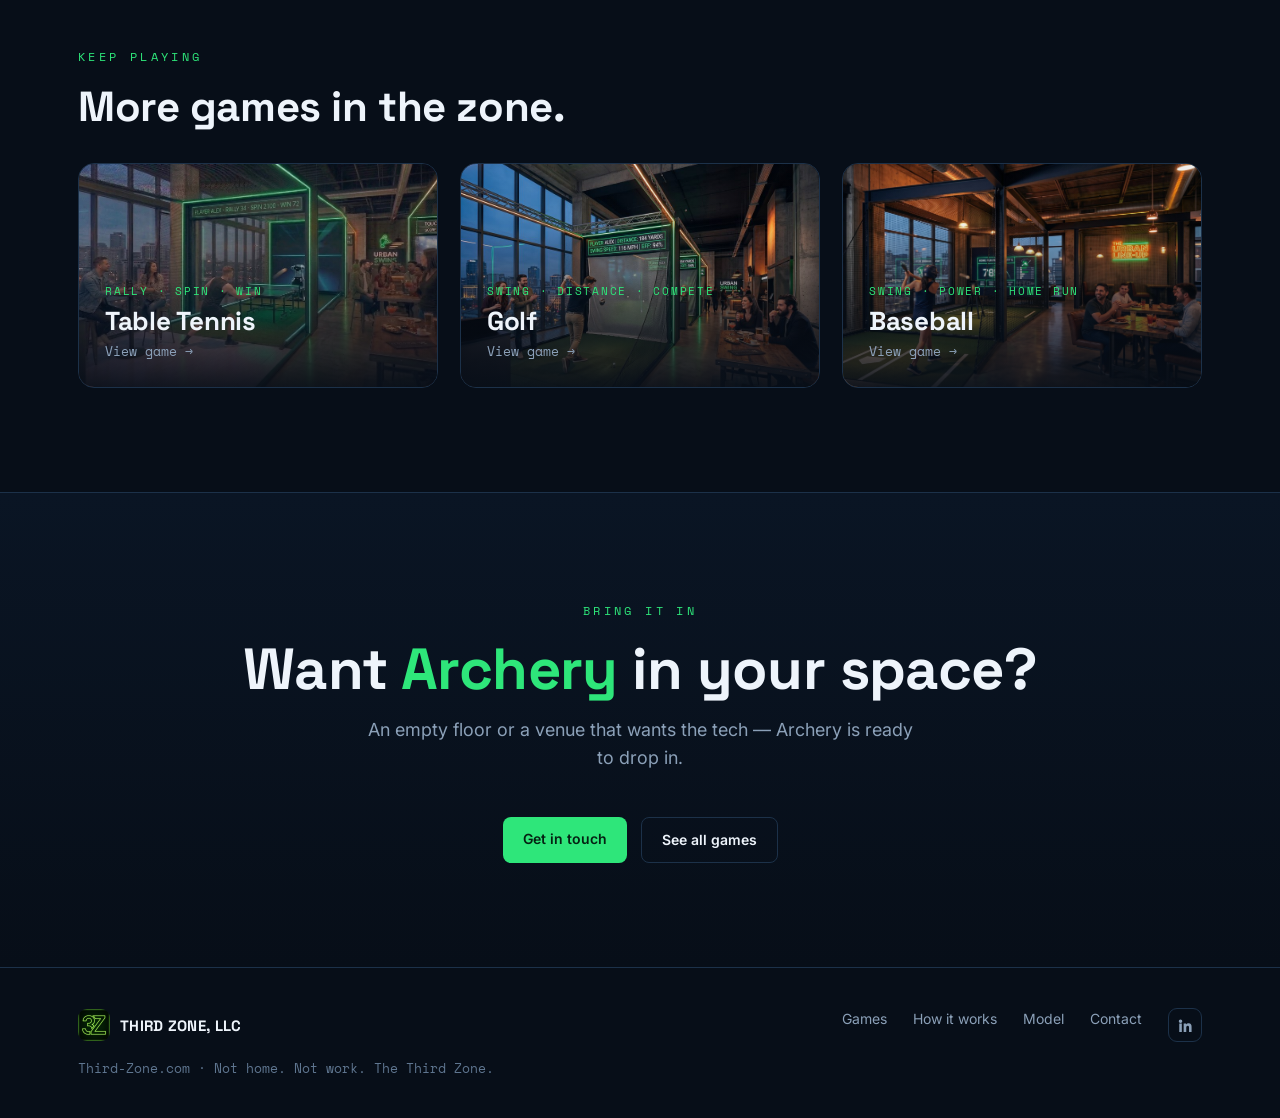
==== commit 26c8c791: "Add files via upload" ====
--- a/archery.html
+++ b/archery.html
@@ -4,17 +4,16 @@
 <meta charset="UTF-8">
 <meta name="viewport" content="width=device-width, initial-scale=1.0">
 <title>Archery — Third Zone</title>
-<meta name="description" content="Draw a real bow at a smart target. The system scores every ring and tracks how tight your grouping stays under pressure.">
+<meta name="description" content="Draw a real bow at a smart target. Every ring scored, every grouping tracked.">
 <meta property="og:type" content="website">
 <meta property="og:site_name" content="Third Zone">
 <meta property="og:title" content="Archery — Third Zone">
-<meta property="og:description" content="Draw a real bow at a smart target. The system scores every ring and tracks how tight your grouping stays under pressure.">
-<meta property="og:url" content="https://third-zone.com/archery.html">
-<meta property="og:image" content="https://third-zone.com/assets/archery.jpg">
+<meta property="og:description" content="Draw a real bow at a smart target. Every ring scored, every grouping tracked.">
+<meta property="og:image" content="https://vanchacho.github.io/third_zone/assets/archery.jpg">
 <meta name="twitter:card" content="summary_large_image">
 <meta name="twitter:title" content="Archery — Third Zone">
-<meta name="twitter:description" content="Draw a real bow at a smart target. The system scores every ring and tracks how tight your grouping stays under pressure.">
-<meta name="twitter:image" content="https://third-zone.com/assets/archery.jpg">
+<meta name="twitter:description" content="Draw a real bow at a smart target. Every ring scored, every grouping tracked.">
+<meta name="twitter:image" content="https://vanchacho.github.io/third_zone/assets/archery.jpg">
 <link rel="preconnect" href="https://fonts.googleapis.com">
 <link rel="preconnect" href="https://fonts.gstatic.com" crossorigin>
 <link href="https://fonts.googleapis.com/css2?family=Space+Grotesk:wght@400;500;600;700&family=Inter:wght@400;500;600&family=Space+Mono:wght@400;700&display=swap" rel="stylesheet">
@@ -59,7 +58,7 @@
     <div>
       <span class="eyebrow">Skill · Aim</span>
       <h1 style="font-size:clamp(34px,5vw,58px);margin-bottom:20px">Archery</h1>
-      <p class="hero-sub" style="max-width:520px">Draw a real bow at a smart target. The system scores every ring and tracks how tight your grouping stays under pressure.</p>
+      <p class="hero-sub" style="max-width:520px">Draw a real bow at a smart target. Every ring scored, every grouping tracked.</p>
       <div class="gcard-metrics" style="margin:22px 0 30px">
           <span class="metric"><span class="mlbl">RING</span>10</span>
           <span class="metric"><span class="mlbl">GROUP</span>4cm</span>
@@ -238,6 +237,7 @@
       <a href="how.html">How it works</a>
       <a href="model.html">Model</a>
       <a href="contact.html">Contact</a>
+      <a class="social" href="https://www.linkedin.com/company/third-zone-lls/" target="_blank" rel="noopener" aria-label="Third Zone on LinkedIn"><svg viewBox="0 0 24 24" aria-hidden="true"><path d="M4.98 3.5a2.5 2.5 0 1 1 0 5 2.5 2.5 0 0 1 0-5zM3.2 9h3.6v12H3.2zM9.4 9h3.45v1.64h.05c.48-.91 1.65-1.87 3.4-1.87 3.64 0 4.3 2.4 4.3 5.52V21h-3.6v-5.5c0-1.31-.02-3-1.83-3-1.83 0-2.11 1.43-2.11 2.9V21H9.4z"/></svg></a>
     </div>
     <div class="foot-copy">Third-Zone.com · Not home. Not work. The Third Zone.</div>
   </div>
--- a/styles.css
+++ b/styles.css
@@ -1,386 +1,1134 @@
-/* ================= THIRD ZONE — shared styles ================= */
-:root{
-  --bg:#070e18;
-  --bg-2:#0a1524;
-  --panel:#0f1e30;
-  --panel-2:#13233a;
-  --line:#1c3149;
-  --green:#2ee67a;
-  --green-dim:#1fae5c;
-  --orange:#ff7a3c;
-  --text:#eef4fb;
-  --muted:#8ba0b8;
-  --muted-2:#5f7690;
-  --display:'Space Grotesk',sans-serif;
-  --body:'Inter',sans-serif;
-  --mono:'Space Mono',monospace;
-  --maxw:1180px;
-}
-*{box-sizing:border-box;margin:0;padding:0}
-html{scroll-behavior:smooth}
-body{
-  background:var(--bg);
-  color:var(--text);
-  font-family:var(--body);
-  line-height:1.55;
-  -webkit-font-smoothing:antialiased;
-  overflow-x:hidden;
-}
-a{color:inherit;text-decoration:none}
-img{display:block;max-width:100%}
-.wrap{max-width:var(--maxw);margin:0 auto;padding:0 28px}
-.eyebrow{
-  font-family:var(--mono);
-  font-size:12px;
-  letter-spacing:.28em;
-  text-transform:uppercase;
-  color:var(--green);
-  display:inline-block;
-  margin-bottom:18px;
-}
-h1,h2,h3{font-family:var(--display);font-weight:700;line-height:1.05;letter-spacing:-.01em}
-.section{padding:104px 0;position:relative}
-.accent{color:var(--green)}
-
-/* ---------- NAV ---------- */
-.nav{
-  position:sticky;top:0;z-index:50;
-  backdrop-filter:blur(14px);
-  background:rgba(7,14,24,.72);
-  border-bottom:1px solid var(--line);
-}
-.nav-inner{display:flex;align-items:center;justify-content:space-between;height:66px}
-.brand{font-family:var(--display);font-weight:700;font-size:16px;letter-spacing:.02em;display:flex;align-items:center;gap:10px}
-.brand .dot{width:10px;height:10px;border-radius:50%;background:var(--green);box-shadow:0 0 14px var(--green)}
-.brand-logo{width:44px;height:44px;border-radius:9px;object-fit:cover;display:block;flex:0 0 auto}
-.foot .brand-logo{width:32px;height:32px}
-.nav-links{display:flex;gap:30px;align-items:center}
-.nav-links a{font-size:14px;color:var(--muted);transition:color .2s;position:relative}
-.nav-links a:hover{color:var(--text)}
-.nav-links a.active{color:var(--text)}
-.nav-links a.active:not(.btn)::after{
-  content:"";position:absolute;left:0;right:0;bottom:-22px;height:2px;
-  background:var(--green);box-shadow:0 0 10px var(--green);border-radius:2px;
-}
-.btn{
-  font-family:var(--body);font-weight:600;font-size:14px;
-  padding:11px 20px;border-radius:8px;cursor:pointer;border:none;
-  transition:transform .15s ease, box-shadow .2s ease, background .2s;
-  display:inline-block;
-}
-.btn-primary{background:var(--green);color:#052213;box-shadow:0 0 0 rgba(46,230,122,0)}
-.btn-primary:hover{transform:translateY(-2px);box-shadow:0 8px 26px rgba(46,230,122,.32)}
-.btn-ghost{background:transparent;color:var(--text);border:1px solid var(--line)}
-.btn-ghost:hover{border-color:var(--green);color:var(--green)}
-.nav .btn{padding:9px 18px}
-.nav-menu-btn{display:none}
-
-/* hamburger */
-.hamb{
-  display:none;flex-direction:column;gap:5px;background:transparent;border:none;
-  cursor:pointer;padding:8px;
-}
-.hamb span{display:block;width:24px;height:2px;background:var(--text);border-radius:2px;transition:transform .25s,opacity .25s}
-.hamb.open span:nth-child(1){transform:translateY(7px) rotate(45deg)}
-.hamb.open span:nth-child(2){opacity:0}
-.hamb.open span:nth-child(3){transform:translateY(-7px) rotate(-45deg)}
-.mobile-panel{
-  display:none;flex-direction:column;gap:4px;
-  border-bottom:1px solid var(--line);
-  background:rgba(7,14,24,.96);backdrop-filter:blur(14px);
-}
-.mobile-panel.open{display:flex}
-.mobile-panel a{padding:14px 28px;font-size:15px;color:var(--muted);border-top:1px solid var(--line)}
-.mobile-panel a.active,.mobile-panel a:hover{color:var(--text);background:rgba(46,230,122,.06)}
-.mobile-panel .btn{margin:14px 28px;text-align:center}
-
-/* ---------- HERO ---------- */
-.hero{padding:70px 0 96px;position:relative}
-.hero-grid{display:grid;grid-template-columns:1.05fr 1fr;gap:56px;align-items:center}
-.hero h1{font-size:clamp(40px,6vw,74px);margin-bottom:26px}
-.hero h1 .accent{color:var(--green)}
-.hero-sub{font-size:19px;color:var(--muted);max-width:480px;margin-bottom:14px}
-.hero-tag{font-family:var(--display);font-style:italic;color:var(--green);font-size:18px;margin:26px 0 34px}
-.hero-cta{display:flex;gap:14px;flex-wrap:wrap}
-.hero-visual{position:relative;border-radius:16px;overflow:hidden;border:1px solid var(--line);box-shadow:0 40px 100px rgba(0,0,0,.55)}
-.hero-visual img{width:100%;height:100%;object-fit:cover;aspect-ratio:1600/1121}
-.hero-visual::after{content:"";position:absolute;inset:0;background:linear-gradient(160deg,rgba(7,14,24,0) 40%,rgba(7,14,24,.35))}
-
-/* ---------- SCOREBOARD HUD ---------- */
-.hud{
-  position:absolute;left:18px;bottom:18px;right:18px;z-index:3;
-  border:1.5px solid var(--green);
-  border-radius:10px;
-  background:rgba(6,18,14,.82);
-  box-shadow:0 0 22px rgba(46,230,122,.35), inset 0 0 20px rgba(46,230,122,.08);
-  padding:14px 16px;
-  font-family:var(--mono);
-  backdrop-filter:blur(3px);
-}
-.hud-top{display:flex;justify-content:space-between;align-items:center;font-size:11px;letter-spacing:.12em;color:var(--green);margin-bottom:10px}
-.hud-live{display:flex;align-items:center;gap:7px}
-.hud-live .pulse{width:7px;height:7px;border-radius:50%;background:var(--green);animation:pulse 1.4s infinite}
-@keyframes pulse{0%,100%{opacity:1;box-shadow:0 0 0 0 rgba(46,230,122,.6)}50%{opacity:.5;box-shadow:0 0 0 6px rgba(46,230,122,0)}}
-.hud-stats{display:grid;grid-template-columns:repeat(3,1fr);gap:8px}
-.hud-stat{border-left:2px solid rgba(46,230,122,.4);padding-left:10px}
-.hud-stat .val{font-size:clamp(22px,3.4vw,30px);font-weight:700;color:#eafff2;line-height:1;letter-spacing:.02em}
-.hud-stat .val .unit{font-size:12px;color:var(--green);margin-left:3px;font-weight:400}
-.hud-stat .lbl{font-size:10px;letter-spacing:.18em;color:var(--muted-2);text-transform:uppercase;margin-top:6px}
-
-/* ---------- SUBPAGE HERO ---------- */
-.page-hero{padding:74px 0 30px;position:relative;border-bottom:1px solid var(--line);background:linear-gradient(180deg,var(--bg-2),var(--bg))}
-.page-hero h1{font-size:clamp(34px,5.5vw,60px);margin-bottom:18px;max-width:820px}
-.page-hero .lead{font-size:18px;color:var(--muted);max-width:620px}
-.page-hero .hero-cta{margin-top:30px}
-.crumbs{font-family:var(--mono);font-size:12px;letter-spacing:.16em;text-transform:uppercase;color:var(--muted-2);margin-bottom:20px}
-.crumbs a{color:var(--green)}
-
-/* ---------- SOLUTION ---------- */
-.sol{background:var(--bg-2);border-top:1px solid var(--line);border-bottom:1px solid var(--line)}
-.sol h2{font-size:clamp(30px,4vw,46px);margin-bottom:10px;max-width:620px}
-.sol .lead{color:var(--muted);font-size:17px;margin-bottom:52px;max-width:560px}
-.sol-grid{display:grid;grid-template-columns:repeat(3,1fr);gap:22px}
-.sol-card{background:var(--panel);border:1px solid var(--line);border-radius:14px;padding:30px;position:relative;overflow:hidden}
-.sol-card::before{content:"";position:absolute;top:0;left:0;width:100%;height:3px;background:linear-gradient(90deg,var(--green),transparent)}
-.sol-card .num{font-family:var(--mono);font-size:13px;color:var(--green);letter-spacing:.1em;margin-bottom:18px}
-.sol-card h3{font-size:22px;margin-bottom:12px}
-.sol-card p{color:var(--muted);font-size:15px}
-
-/* ---------- STAT BAND ---------- */
-.statband{background:var(--bg-2);border-top:1px solid var(--line);border-bottom:1px solid var(--line)}
-.statband .wrap{display:grid;grid-template-columns:repeat(4,1fr);gap:22px;padding-top:56px;padding-bottom:56px}
-.statcell{text-align:center}
-.statcell .big{font-family:var(--display);font-weight:700;font-size:clamp(30px,4vw,46px);color:#eafff2;line-height:1}
-.statcell .big .unit{color:var(--green);font-size:.5em;margin-left:2px}
-.statcell .cap{font-family:var(--mono);font-size:11px;letter-spacing:.16em;text-transform:uppercase;color:var(--muted-2);margin-top:12px}
-
-/* ---------- GAMES ---------- */
-.games h2{font-size:clamp(32px,5vw,56px);margin-bottom:10px}
-.games .lead{color:var(--muted);font-size:17px;margin-bottom:36px;max-width:640px}
-.game-grid{display:grid;grid-template-columns:repeat(2,1fr);gap:22px}
-.game{
-  position:relative;border-radius:16px;overflow:hidden;border:1px solid var(--line);
-  aspect-ratio:16/10;cursor:default;transition:transform .3s ease,border-color .3s ease;
-}
-.game img{width:100%;height:100%;object-fit:cover;transition:transform .5s ease}
-.game:hover{transform:translateY(-4px);border-color:var(--green)}
-.game:hover img{transform:scale(1.05)}
-.game-overlay{position:absolute;inset:0;background:linear-gradient(180deg,rgba(7,14,24,.05) 30%,rgba(7,14,24,.92));display:flex;flex-direction:column;justify-content:flex-end;padding:26px}
-.game-tag{font-family:var(--mono);font-size:11px;letter-spacing:.16em;color:var(--green);text-transform:uppercase;margin-bottom:8px}
-.game h3{font-size:26px;margin-bottom:6px}
-.game .meta{font-family:var(--mono);font-size:13px;color:var(--muted)}
-.game-more{
-  grid-column:1/-1;background:var(--panel);border:1px solid var(--line);border-radius:16px;
-  padding:38px;display:flex;align-items:center;justify-content:space-between;gap:24px;flex-wrap:wrap;
-}
-.game-more h3{font-size:24px;margin-bottom:8px}
-.game-more p{color:var(--muted);font-size:15px;max-width:520px}
-.game-more .tags{display:flex;gap:10px;flex-wrap:wrap}
-.tagpill{font-family:var(--mono);font-size:12px;padding:8px 14px;border:1px solid var(--line);border-radius:20px;color:var(--muted)}
-
-/* ---------- GAMES PAGE: FILTER TABS ---------- */
-.filterbar{display:flex;gap:10px;flex-wrap:wrap;margin-bottom:34px}
-.filter{
-  font-family:var(--mono);font-size:12px;letter-spacing:.1em;text-transform:uppercase;
-  padding:9px 16px;border:1px solid var(--line);border-radius:22px;color:var(--muted);
-  background:transparent;cursor:default;transition:all .2s;user-select:none;
-}
-.filter:hover{color:var(--text);border-color:var(--muted-2)}
-.filter.active{background:var(--green);color:#052213;border-color:var(--green);font-weight:700}
-
-/* ---------- GAMES PAGE: DETAIL CARD GRID ---------- */
-.gcard-grid{display:grid;grid-template-columns:repeat(3,1fr);gap:22px}
-.gcard{
-  background:var(--panel);border:1px solid var(--line);border-radius:16px;overflow:hidden;
-  display:flex;flex-direction:column;transition:transform .3s ease,border-color .3s ease;
-}
-.gcard:hover{transform:translateY(-4px);border-color:var(--green)}
-.gcard-top{position:relative;aspect-ratio:16/10;overflow:hidden}
-.gcard-top img{width:100%;height:100%;object-fit:cover}
-.gcard-icon{
-  position:relative;
-  aspect-ratio:16/10;display:flex;align-items:center;justify-content:center;font-size:60px;
-  background:radial-gradient(120% 120% at 50% 0%,rgba(46,230,122,.16),transparent 60%),var(--panel-2);
-  border-bottom:1px solid var(--line);
-}
-/* icon shown until a real photo is dropped into assets/ */
-.gcard-fallback{
-  position:absolute;inset:0;display:flex;align-items:center;justify-content:center;font-size:60px;
-  background:radial-gradient(120% 120% at 50% 0%,rgba(46,230,122,.16),transparent 60%),var(--panel-2);
-}
-.gcard-photo{position:absolute;inset:0;width:100%;height:100%;object-fit:cover;z-index:1}
-.gcard-badge{z-index:2}
-.gcard-badge{
-  position:absolute;top:12px;left:12px;font-family:var(--mono);font-size:10px;letter-spacing:.14em;
-  text-transform:uppercase;padding:5px 10px;border-radius:20px;background:rgba(6,18,14,.8);
-  border:1px solid rgba(46,230,122,.5);color:var(--green);backdrop-filter:blur(3px);
-}
-.gcard-badge.soon{border-color:rgba(255,122,60,.5);color:var(--orange)}
-.gcard-body{padding:24px;display:flex;flex-direction:column;flex:1}
-.gcard-body h3{font-size:22px;margin-bottom:8px}
-.gcard-cat{font-family:var(--mono);font-size:11px;letter-spacing:.14em;text-transform:uppercase;color:var(--muted-2);margin-bottom:14px}
-.gcard-body p{color:var(--muted);font-size:14px;margin-bottom:18px}
-.gcard-metrics{display:flex;flex-wrap:wrap;gap:8px;margin-top:auto}
-.metric{
-  font-family:var(--mono);font-size:11px;padding:6px 10px;border-radius:8px;
-  background:var(--panel-2);border:1px solid var(--line);color:var(--green);
-}
-.metric .mlbl{color:var(--muted-2);margin-right:5px}
-
-/* ---------- POWER METER (interactive) ---------- */
-.demo{background:var(--bg-2);border-top:1px solid var(--line);border-bottom:1px solid var(--line)}
-.demo-grid{display:grid;grid-template-columns:1fr 1fr;gap:48px;align-items:center}
-.demo h2{font-size:clamp(28px,4vw,42px);margin-bottom:14px}
-.demo .lead{color:var(--muted);font-size:16px;margin-bottom:26px;max-width:460px}
-.meter-box{
-  background:rgba(6,18,14,.7);border:1.5px solid var(--green);border-radius:14px;padding:26px;
-  box-shadow:0 0 30px rgba(46,230,122,.18), inset 0 0 26px rgba(46,230,122,.06);
-  font-family:var(--mono);
-}
-.meter-top{display:flex;justify-content:space-between;align-items:center;color:var(--green);font-size:12px;letter-spacing:.14em;margin-bottom:18px}
-.meter-read{font-family:var(--display);font-weight:700;font-size:clamp(44px,7vw,64px);color:#eafff2;line-height:1;margin-bottom:4px}
-.meter-read .unit{font-size:.35em;color:var(--green);margin-left:6px}
-.meter-sub{font-size:11px;letter-spacing:.16em;text-transform:uppercase;color:var(--muted-2);margin-bottom:22px}
-.meter-track{height:16px;border-radius:10px;background:var(--panel-2);border:1px solid var(--line);overflow:hidden;position:relative}
-.meter-fill{height:100%;width:0%;border-radius:10px;background:linear-gradient(90deg,var(--green-dim),var(--green),var(--orange));transition:width .12s linear}
-.meter-scale{display:flex;justify-content:space-between;font-size:10px;color:var(--muted-2);margin-top:8px;letter-spacing:.1em}
-.meter-actions{display:flex;gap:12px;margin-top:22px;flex-wrap:wrap}
-.meter-grade{margin-top:16px;font-size:12px;letter-spacing:.14em;color:var(--green);min-height:18px}
-
-/* ---------- HOW IT WORKS ---------- */
-.how{background:var(--bg-2);border-top:1px solid var(--line);border-bottom:1px solid var(--line)}
-.how h2{font-size:clamp(30px,4vw,46px);margin-bottom:52px;max-width:640px}
-.steps{display:grid;grid-template-columns:repeat(5,1fr);gap:0}
-.step{padding:0 22px;position:relative}
-.step:not(:last-child)::after{content:"";position:absolute;top:20px;right:0;width:100%;height:1px;background:linear-gradient(90deg,var(--line),transparent);z-index:0}
-.step .n{
-  width:40px;height:40px;border-radius:50%;border:1.5px solid var(--green);
-  display:flex;align-items:center;justify-content:center;font-family:var(--mono);font-weight:700;
-  color:var(--green);position:relative;z-index:1;background:var(--bg-2);margin-bottom:20px;
-}
-.step h3{font-size:17px;margin-bottom:10px}
-.step p{color:var(--muted);font-size:14px}
-.how-note{margin-top:48px;padding:22px 26px;border:1px solid var(--line);border-radius:12px;background:var(--panel);color:var(--muted);font-size:15px}
-.how-note b{color:var(--text);font-weight:600}
-
-/* ---------- FEATURE GRID (generic) ---------- */
-.feat-grid{display:grid;grid-template-columns:repeat(3,1fr);gap:22px}
-.feat{background:var(--panel);border:1px solid var(--line);border-radius:14px;padding:28px}
-.feat .fi{font-size:30px;margin-bottom:16px;display:block}
-.feat .fi svg{width:38px;height:38px;fill:none;stroke:var(--green);stroke-width:1.7;stroke-linecap:round;stroke-linejoin:round;display:block}
-.lb-rank svg{width:23px;height:23px;fill:none;stroke:var(--green);stroke-width:1.7;stroke-linecap:round;stroke-linejoin:round;vertical-align:middle}
-.gcard-fallback svg{width:56px;height:56px;fill:none;stroke:var(--green);stroke-width:1.4;stroke-linecap:round;stroke-linejoin:round}
-.feat h3{font-size:19px;margin-bottom:10px}
-.feat p{color:var(--muted);font-size:14px}
-
-/* ---------- LEADERBOARD ---------- */
-.lb{background:var(--panel);border:1px solid var(--line);border-radius:16px;overflow:hidden}
-.lb-row{display:grid;grid-template-columns:56px 1fr auto auto;gap:16px;align-items:center;padding:16px 24px;border-top:1px solid var(--line);font-size:14px}
-.lb-row:first-child{border-top:none}
-.lb-head{background:var(--panel-2);font-family:var(--mono);font-size:11px;letter-spacing:.14em;text-transform:uppercase;color:var(--muted-2)}
-.lb-rank{font-family:var(--mono);font-weight:700;color:var(--green);font-size:16px}
-.lb-row .who{font-weight:600}
-.lb-row .game-lbl{color:var(--muted);font-family:var(--mono);font-size:12px}
-.lb-row .score{font-family:var(--mono);color:#eafff2;font-weight:700}
-.lb-row.me{background:rgba(46,230,122,.06)}
-
-/* ---------- MODEL ---------- */
-.model h2{font-size:clamp(30px,4vw,46px);margin-bottom:52px;max-width:640px}
-.model-grid{display:grid;grid-template-columns:1fr 1fr;gap:22px}
-.mcard{background:var(--panel);border:1px solid var(--line);border-radius:14px;padding:32px}
-.mcard .k{font-family:var(--mono);font-size:12px;letter-spacing:.14em;color:var(--orange);text-transform:uppercase;margin-bottom:16px}
-.mcard h3{font-size:22px;margin-bottom:12px}
-.mcard p{color:var(--muted);font-size:15px}
-.model-line{grid-column:1/-1;text-align:center;font-family:var(--display);font-style:italic;color:var(--green);font-size:19px;margin-top:14px}
-
-/* ---------- CONTACT FORM ---------- */
-.form-grid{display:grid;grid-template-columns:1fr 1fr;gap:48px;align-items:start}
-.field{margin-bottom:18px}
-.field label{display:block;font-family:var(--mono);font-size:11px;letter-spacing:.14em;text-transform:uppercase;color:var(--muted);margin-bottom:8px}
-.field input,.field select,.field textarea{
-  width:100%;background:var(--panel);border:1px solid var(--line);border-radius:10px;
-  color:var(--text);font-family:var(--body);font-size:15px;padding:13px 15px;transition:border-color .2s;
-}
-.field input:focus,.field select:focus,.field textarea:focus{outline:none;border-color:var(--green)}
-.field textarea{min-height:120px;resize:vertical}
-.form-ok{
-  display:none;margin-top:16px;padding:14px 18px;border-radius:10px;
-  background:rgba(46,230,122,.1);border:1px solid var(--green);color:var(--green);font-size:14px;
-}
-.form-ok.show{display:block}
-.contact-side .ccard{margin-bottom:18px}
-
-/* ---------- CTA ---------- */
-.cta{background:linear-gradient(180deg,var(--bg-2),var(--bg));border-top:1px solid var(--line);text-align:center}
-.cta h2{font-size:clamp(34px,5vw,58px);margin-bottom:16px}
-.cta h2 .accent{color:var(--green)}
-.cta .lead{color:var(--muted);font-size:18px;max-width:560px;margin:0 auto 46px}
-.cta-cards{display:grid;grid-template-columns:1fr 1fr;gap:22px;max-width:820px;margin:0 auto;text-align:left}
-.ccard{background:var(--panel);border:1px solid var(--line);border-radius:16px;padding:34px}
-.ccard h3{font-size:22px;margin-bottom:12px}
-.ccard p{color:var(--muted);font-size:15px;margin-bottom:24px}
-
-/* ---------- FOOTER ---------- */
-footer{border-top:1px solid var(--line);padding:40px 0}
-.foot{display:flex;justify-content:space-between;align-items:center;flex-wrap:wrap;gap:16px}
-.foot .brand{font-size:15px}
-.foot-links{display:flex;gap:26px;font-size:14px;color:var(--muted)}
-.foot-links a:hover{color:var(--green)}
-.foot-copy{color:var(--muted-2);font-size:13px;width:100%;font-family:var(--mono)}
-
-/* ---------- REVEAL ---------- */
-.reveal{opacity:0;transform:translateY(24px);transition:opacity .7s ease,transform .7s ease}
-.reveal.in{opacity:1;transform:none}
-
-/* ---------- RESPONSIVE ---------- */
-@media(max-width:960px){
-  .hero-grid{grid-template-columns:1fr;gap:40px}
-  .sol-grid,.feat-grid,.gcard-grid{grid-template-columns:1fr 1fr}
-  .steps{grid-template-columns:1fr 1fr;gap:32px 20px}
-  .step:not(:last-child)::after{display:none}
-  .model-grid,.cta-cards,.game-grid,.demo-grid,.form-grid{grid-template-columns:1fr}
-  .statband .wrap{grid-template-columns:1fr 1fr}
-  .nav-links{display:none}
-  .hamb{display:flex}
-  .section{padding:76px 0}
-}
-@media(max-width:560px){
-  .steps,.sol-grid,.feat-grid,.gcard-grid{grid-template-columns:1fr}
-  .statband .wrap{grid-template-columns:1fr 1fr}
-  .hud-stat .val{font-size:22px}
-  .wrap{padding:0 20px}
-  .lb-row{grid-template-columns:40px 1fr auto;gap:10px;padding:14px 16px}
-  .lb-row .game-lbl{display:none}
-}
-@media(prefers-reduced-motion:reduce){
-  *{animation:none!important;transition:none!important}
-  .reveal{opacity:1;transform:none}
-  html{scroll-behavior:auto}
-}
-:focus-visible{outline:2px solid var(--green);outline-offset:3px;border-radius:4px}
-
-/* ---------- CLICKABLE CARDS + GAME DETAIL PAGES ---------- */
-.gcard{position:relative}
-.gcard-link,.game-link{position:absolute;inset:0;z-index:6}
-.gcard{cursor:pointer}
-.gcard:hover h3{color:var(--green);transition:color .2s}
-a.game{cursor:pointer;color:inherit}
-.metric.metric-lg{font-size:13px;padding:9px 14px}
-.steps.four{grid-template-columns:repeat(4,1fr)}
-.game-grid.three{grid-template-columns:repeat(3,1fr)}
-.feat-grid.four{grid-template-columns:repeat(4,1fr)}
-@media(max-width:960px){
-  .steps.four{grid-template-columns:1fr 1fr}
-  .game-grid.three{grid-template-columns:1fr}
-  .feat-grid.four{grid-template-columns:1fr 1fr}
-}
-@media(max-width:560px){
-  .steps.four{grid-template-columns:1fr}
-  .feat-grid.four{grid-template-columns:1fr}
-}
-.techstats{
-  display:grid;grid-template-columns:repeat(4,1fr);gap:18px;
-  padding:30px 24px;border:1px solid var(--line);border-radius:16px;background:var(--panel-2);
-}
-.techstats .statcell .big{font-size:clamp(26px,3.4vw,38px)}
-@media(max-width:720px){.techstats{grid-template-columns:1fr 1fr;gap:26px 18px}}
+/* ================= THIRD ZONE — shared styles ================= */
+:root{
+  --bg:#070e18;
+  --bg-2:#0a1524;
+  --panel:#0f1e30;
+  --panel-2:#13233a;
+  --line:#1c3149;
+  --green:#2ee67a;
+  --green-dim:#1fae5c;
+  --orange:#ff7a3c;
+  --text:#eef4fb;
+  --muted:#8ba0b8;
+  --muted-2:#5f7690;
+  --display:'Space Grotesk',sans-serif;
+  --body:'Inter',sans-serif;
+  --mono:'Space Mono',monospace;
+  --maxw:1180px;
+}
+*{box-sizing:border-box;margin:0;padding:0}
+html{scroll-behavior:smooth}
+body{
+  background:var(--bg);
+  color:var(--text);
+  font-family:var(--body);
+  line-height:1.55;
+  -webkit-font-smoothing:antialiased;
+  overflow-x:hidden;
+}
+a{color:inherit;text-decoration:none}
+img{display:block;max-width:100%}
+.wrap{max-width:var(--maxw);margin:0 auto;padding:0 28px}
+.eyebrow{
+  font-family:var(--mono);
+  font-size:12px;
+  letter-spacing:.28em;
+  text-transform:uppercase;
+  color:var(--green);
+  display:inline-block;
+  margin-bottom:18px;
+}
+h1,h2,h3{font-family:var(--display);font-weight:700;line-height:1.05;letter-spacing:-.01em}
+.section{padding:104px 0;position:relative}
+.accent{color:var(--green)}
+
+/* ---------- NAV ---------- */
+.nav{
+  position:sticky;top:0;z-index:50;
+  backdrop-filter:blur(14px);
+  background:rgba(7,14,24,.72);
+  border-bottom:1px solid var(--line);
+}
+.nav-inner{display:flex;align-items:center;justify-content:space-between;height:66px}
+.brand{font-family:var(--display);font-weight:700;font-size:16px;letter-spacing:.02em;display:flex;align-items:center;gap:10px}
+.brand .dot{width:10px;height:10px;border-radius:50%;background:var(--green);box-shadow:0 0 14px var(--green)}
+.brand-logo{width:44px;height:44px;border-radius:9px;object-fit:cover;display:block;flex:0 0 auto}
+.foot .brand-logo{width:32px;height:32px}
+.nav-links{display:flex;gap:30px;align-items:center}
+.nav-links a{font-size:14px;color:var(--muted);transition:color .2s;position:relative}
+.nav-links a:hover{color:var(--text)}
+.nav-links a.active{color:var(--text)}
+.nav-links a.active:not(.btn)::after{
+  content:"";position:absolute;left:0;right:0;bottom:-22px;height:2px;
+  background:var(--green);box-shadow:0 0 10px var(--green);border-radius:2px;
+}
+.btn{
+  font-family:var(--body);font-weight:600;font-size:14px;
+  padding:11px 20px;border-radius:8px;cursor:pointer;border:none;
+  transition:transform .15s ease, box-shadow .2s ease, background .2s;
+  display:inline-block;
+}
+.btn-primary{background:var(--green);color:#052213;box-shadow:0 0 0 rgba(46,230,122,0)}
+.btn-primary:hover{transform:translateY(-2px);box-shadow:0 8px 26px rgba(46,230,122,.32)}
+.btn-ghost{background:transparent;color:var(--text);border:1px solid var(--line)}
+.btn-ghost:hover{border-color:var(--green);color:var(--green)}
+.nav .btn{padding:9px 18px}
+.nav-menu-btn{display:none}
+
+/* hamburger */
+.hamb{
+  display:none;flex-direction:column;gap:5px;background:transparent;border:none;
+  cursor:pointer;padding:8px;
+}
+.hamb span{display:block;width:24px;height:2px;background:var(--text);border-radius:2px;transition:transform .25s,opacity .25s}
+.hamb.open span:nth-child(1){transform:translateY(7px) rotate(45deg)}
+.hamb.open span:nth-child(2){opacity:0}
+.hamb.open span:nth-child(3){transform:translateY(-7px) rotate(-45deg)}
+.mobile-panel{
+  display:none;flex-direction:column;gap:4px;
+  border-bottom:1px solid var(--line);
+  background:rgba(7,14,24,.96);backdrop-filter:blur(14px);
+}
+.mobile-panel.open{display:flex}
+.mobile-panel a{padding:14px 28px;font-size:15px;color:var(--muted);border-top:1px solid var(--line)}
+.mobile-panel a.active,.mobile-panel a:hover{color:var(--text);background:rgba(46,230,122,.06)}
+.mobile-panel .btn{margin:14px 28px;text-align:center}
+
+/* ---------- HERO ---------- */
+.hero{padding:70px 0 96px;position:relative}
+.hero-grid{display:grid;grid-template-columns:1.05fr 1fr;gap:56px;align-items:center}
+.hero h1{font-size:clamp(40px,6vw,74px);margin-bottom:26px}
+.hero h1 .accent{color:var(--green)}
+.hero-sub{font-size:19px;color:var(--muted);max-width:480px;margin-bottom:14px}
+.hero-tag{font-family:var(--display);font-style:italic;color:var(--green);font-size:18px;margin:26px 0 34px}
+.hero-cta{display:flex;gap:14px;flex-wrap:wrap}
+.hero-visual{position:relative;border-radius:16px;overflow:hidden;border:1px solid var(--line);box-shadow:0 40px 100px rgba(0,0,0,.55)}
+.hero-visual img{width:100%;height:100%;object-fit:cover;aspect-ratio:1600/1121}
+.hero-visual::after{content:"";position:absolute;inset:0;background:linear-gradient(160deg,rgba(7,14,24,0) 40%,rgba(7,14,24,.35))}
+
+/* ---------- SCOREBOARD HUD ---------- */
+.hud{
+  position:absolute;left:18px;bottom:18px;right:18px;z-index:3;
+  border:1.5px solid var(--green);
+  border-radius:10px;
+  background:rgba(6,18,14,.82);
+  box-shadow:0 0 22px rgba(46,230,122,.35), inset 0 0 20px rgba(46,230,122,.08);
+  padding:14px 16px;
+  font-family:var(--mono);
+  backdrop-filter:blur(3px);
+}
+.hud-top{display:flex;justify-content:space-between;align-items:center;font-size:11px;letter-spacing:.12em;color:var(--green);margin-bottom:10px}
+.hud-live{display:flex;align-items:center;gap:7px}
+.hud-live .pulse{width:7px;height:7px;border-radius:50%;background:var(--green);animation:pulse 1.4s infinite}
+@keyframes pulse{0%,100%{opacity:1}50%{opacity:.45}}
+.hud-stats{display:grid;grid-template-columns:repeat(3,1fr);gap:8px}
+.hud-stat{border-left:2px solid rgba(46,230,122,.4);padding-left:10px}
+.hud-stat .val{font-size:clamp(22px,3.4vw,30px);font-weight:700;color:#eafff2;line-height:1;letter-spacing:.02em}
+.hud-stat .val .unit{font-size:12px;color:var(--green);margin-left:3px;font-weight:400}
+.hud-stat .lbl{font-size:10px;letter-spacing:.18em;color:var(--muted-2);text-transform:uppercase;margin-top:6px}
+
+/* ---------- SUBPAGE HERO ---------- */
+.page-hero{padding:74px 0 30px;position:relative;border-bottom:1px solid var(--line);background:linear-gradient(180deg,var(--bg-2),var(--bg))}
+.page-hero h1{font-size:clamp(34px,5.5vw,60px);margin-bottom:18px;max-width:820px}
+.page-hero .lead{font-size:18px;color:var(--muted);max-width:620px}
+.page-hero .hero-cta{margin-top:30px}
+.crumbs{font-family:var(--mono);font-size:12px;letter-spacing:.16em;text-transform:uppercase;color:var(--muted-2);margin-bottom:20px}
+.crumbs a{color:var(--green)}
+
+/* ---------- SOLUTION ---------- */
+.sol{background:var(--bg-2);border-top:1px solid var(--line);border-bottom:1px solid var(--line)}
+.sol h2{font-size:clamp(30px,4vw,46px);margin-bottom:10px;max-width:620px}
+.sol .lead{color:var(--muted);font-size:17px;margin-bottom:52px;max-width:560px}
+.sol-grid{display:grid;grid-template-columns:repeat(3,1fr);gap:22px}
+.sol-card{background:var(--panel);border:1px solid var(--line);border-radius:14px;padding:30px;position:relative;overflow:hidden}
+.sol-card::before{content:"";position:absolute;top:0;left:0;width:100%;height:3px;background:linear-gradient(90deg,var(--green),transparent)}
+.sol-card .num{font-family:var(--mono);font-size:13px;color:var(--green);letter-spacing:.1em;margin-bottom:18px}
+.sol-card h3{font-size:22px;margin-bottom:12px}
+.sol-card p{color:var(--muted);font-size:15px}
+
+/* ---------- STAT BAND ---------- */
+.statband{background:var(--bg-2);border-top:1px solid var(--line);border-bottom:1px solid var(--line)}
+.statband .wrap{display:grid;grid-template-columns:repeat(4,1fr);gap:22px;padding-top:56px;padding-bottom:56px}
+.statcell{text-align:center}
+.statcell .big{font-family:var(--display);font-weight:700;font-size:clamp(30px,4vw,46px);color:#eafff2;line-height:1}
+.statcell .big .unit{color:var(--green);font-size:.5em;margin-left:2px}
+.statcell .cap{font-family:var(--mono);font-size:11px;letter-spacing:.16em;text-transform:uppercase;color:var(--muted-2);margin-top:12px}
+
+/* ---------- GAMES ---------- */
+.games h2{font-size:clamp(32px,5vw,56px);margin-bottom:10px}
+.games .lead{color:var(--muted);font-size:17px;margin-bottom:36px;max-width:640px}
+.game-grid{display:grid;grid-template-columns:repeat(2,1fr);gap:22px}
+.game{
+  position:relative;border-radius:16px;overflow:hidden;border:1px solid var(--line);
+  aspect-ratio:16/10;cursor:default;transition:transform .3s ease,border-color .3s ease;
+}
+.game img{width:100%;height:100%;object-fit:cover;transition:transform .5s ease}
+.game:hover{transform:translateY(-4px);border-color:var(--green)}
+.game:hover img{transform:scale(1.05)}
+.game-overlay{position:absolute;inset:0;background:linear-gradient(180deg,rgba(7,14,24,.05) 30%,rgba(7,14,24,.92));display:flex;flex-direction:column;justify-content:flex-end;padding:26px}
+.game-tag{font-family:var(--mono);font-size:11px;letter-spacing:.16em;color:var(--green);text-transform:uppercase;margin-bottom:8px}
+.game h3{font-size:26px;margin-bottom:6px}
+.game .meta{font-family:var(--mono);font-size:13px;color:var(--muted)}
+.game-more{
+  grid-column:1/-1;background:var(--panel);border:1px solid var(--line);border-radius:16px;
+  padding:38px;display:flex;align-items:center;justify-content:space-between;gap:24px;flex-wrap:wrap;
+}
+.game-more h3{font-size:24px;margin-bottom:8px}
+.game-more p{color:var(--muted);font-size:15px;max-width:520px}
+.game-more .tags{display:flex;gap:10px;flex-wrap:wrap}
+.tagpill{font-family:var(--mono);font-size:12px;padding:8px 14px;border:1px solid var(--line);border-radius:20px;color:var(--muted)}
+
+/* ---------- GAMES PAGE: FILTER TABS ---------- */
+.filterbar{display:flex;gap:10px;flex-wrap:wrap;margin-bottom:34px}
+.filter{
+  font-family:var(--mono);font-size:12px;letter-spacing:.1em;text-transform:uppercase;
+  padding:9px 16px;border:1px solid var(--line);border-radius:22px;color:var(--muted);
+  background:transparent;cursor:default;transition:all .2s;user-select:none;
+}
+.filter:hover{color:var(--text);border-color:var(--muted-2)}
+.filter.active{background:var(--green);color:#052213;border-color:var(--green);font-weight:700}
+
+/* ---------- GAMES PAGE: DETAIL CARD GRID ---------- */
+.gcard-grid{display:grid;grid-template-columns:repeat(3,1fr);gap:22px}
+.gcard{
+  background:var(--panel);border:1px solid var(--line);border-radius:16px;overflow:hidden;
+  display:flex;flex-direction:column;transition:transform .3s ease,border-color .3s ease;
+}
+.gcard:hover{transform:translateY(-4px);border-color:var(--green)}
+.gcard-top{position:relative;aspect-ratio:16/10;overflow:hidden}
+.gcard-top img{width:100%;height:100%;object-fit:cover}
+.gcard-icon{
+  position:relative;
+  aspect-ratio:16/10;display:flex;align-items:center;justify-content:center;font-size:60px;
+  background:radial-gradient(120% 120% at 50% 0%,rgba(46,230,122,.16),transparent 60%),var(--panel-2);
+  border-bottom:1px solid var(--line);
+}
+/* icon shown until a real photo is dropped into assets/ */
+.gcard-fallback{
+  position:absolute;inset:0;display:flex;align-items:center;justify-content:center;font-size:60px;
+  background:radial-gradient(120% 120% at 50% 0%,rgba(46,230,122,.16),transparent 60%),var(--panel-2);
+}
+.gcard-photo{position:absolute;inset:0;width:100%;height:100%;object-fit:cover;z-index:1}
+.gcard-badge{z-index:2}
+.gcard-badge{
+  position:absolute;top:12px;left:12px;font-family:var(--mono);font-size:10px;letter-spacing:.14em;
+  text-transform:uppercase;padding:5px 10px;border-radius:20px;background:rgba(6,18,14,.8);
+  border:1px solid rgba(46,230,122,.5);color:var(--green);backdrop-filter:blur(3px);
+}
+.gcard-badge.soon{border-color:rgba(255,122,60,.5);color:var(--orange)}
+.gcard-body{padding:24px;display:flex;flex-direction:column;flex:1}
+.gcard-body h3{font-size:22px;margin-bottom:8px}
+.gcard-cat{font-family:var(--mono);font-size:11px;letter-spacing:.14em;text-transform:uppercase;color:var(--muted-2);margin-bottom:14px}
+.gcard-body p{color:var(--muted);font-size:14px;margin-bottom:18px}
+.gcard-metrics{display:flex;flex-wrap:wrap;gap:8px;margin-top:auto}
+.metric{
+  font-family:var(--mono);font-size:11px;padding:6px 10px;border-radius:8px;
+  background:var(--panel-2);border:1px solid var(--line);color:var(--green);
+}
+.metric .mlbl{color:var(--muted-2);margin-right:5px}
+
+/* ---------- POWER METER (interactive) ---------- */
+.demo{background:var(--bg-2);border-top:1px solid var(--line);border-bottom:1px solid var(--line)}
+.demo-grid{display:grid;grid-template-columns:1fr 1fr;gap:48px;align-items:center}
+.demo h2{font-size:clamp(28px,4vw,42px);margin-bottom:14px}
+.demo .lead{color:var(--muted);font-size:16px;margin-bottom:26px;max-width:460px}
+.meter-box{
+  background:rgba(6,18,14,.7);border:1.5px solid var(--green);border-radius:14px;padding:26px;
+  box-shadow:0 0 30px rgba(46,230,122,.18), inset 0 0 26px rgba(46,230,122,.06);
+  font-family:var(--mono);
+}
+.meter-top{display:flex;justify-content:space-between;align-items:center;color:var(--green);font-size:12px;letter-spacing:.14em;margin-bottom:18px}
+.meter-read{font-family:var(--display);font-weight:700;font-size:clamp(44px,7vw,64px);color:#eafff2;line-height:1;margin-bottom:4px}
+.meter-read .unit{font-size:.35em;color:var(--green);margin-left:6px}
+.meter-sub{font-size:11px;letter-spacing:.16em;text-transform:uppercase;color:var(--muted-2);margin-bottom:22px}
+.meter-track{height:16px;border-radius:10px;background:var(--panel-2);border:1px solid var(--line);overflow:hidden;position:relative}
+.meter-fill{height:100%;width:0%;border-radius:10px;background:linear-gradient(90deg,var(--green-dim),var(--green),var(--orange));transition:width .12s linear}
+.meter-scale{display:flex;justify-content:space-between;font-size:10px;color:var(--muted-2);margin-top:8px;letter-spacing:.1em}
+.meter-actions{display:flex;gap:12px;margin-top:22px;flex-wrap:wrap}
+.meter-grade{margin-top:16px;font-size:12px;letter-spacing:.14em;color:var(--green);min-height:18px}
+
+/* ---------- HOW IT WORKS ---------- */
+.how{background:var(--bg-2);border-top:1px solid var(--line);border-bottom:1px solid var(--line)}
+.how h2{font-size:clamp(30px,4vw,46px);margin-bottom:52px;max-width:640px}
+.steps{display:grid;grid-template-columns:repeat(5,1fr);gap:0}
+.step{padding:0 22px;position:relative}
+.step:not(:last-child)::after{content:"";position:absolute;top:20px;right:0;width:100%;height:1px;background:linear-gradient(90deg,var(--line),transparent);z-index:0}
+.step .n{
+  width:40px;height:40px;border-radius:50%;border:1.5px solid var(--green);
+  display:flex;align-items:center;justify-content:center;font-family:var(--mono);font-weight:700;
+  color:var(--green);position:relative;z-index:1;background:var(--bg-2);margin-bottom:20px;
+}
+.step h3{font-size:17px;margin-bottom:10px}
+.step p{color:var(--muted);font-size:14px}
+.how-note{margin-top:48px;padding:22px 26px;border:1px solid var(--line);border-radius:12px;background:var(--panel);color:var(--muted);font-size:15px}
+.how-note b{color:var(--text);font-weight:600}
+
+/* ---------- FEATURE GRID (generic) ---------- */
+.feat-grid{display:grid;grid-template-columns:repeat(3,1fr);gap:22px}
+.feat{background:var(--panel);border:1px solid var(--line);border-radius:14px;padding:28px}
+.feat .fi{font-size:30px;margin-bottom:16px;display:block}
+.feat .fi svg{width:38px;height:38px;fill:none;stroke:var(--green);stroke-width:1.7;stroke-linecap:round;stroke-linejoin:round;display:block}
+.lb-rank svg{width:23px;height:23px;fill:none;stroke:var(--green);stroke-width:1.7;stroke-linecap:round;stroke-linejoin:round;vertical-align:middle}
+.gcard-fallback svg{width:56px;height:56px;fill:none;stroke:var(--green);stroke-width:1.4;stroke-linecap:round;stroke-linejoin:round}
+.feat h3{font-size:19px;margin-bottom:10px}
+.feat p{color:var(--muted);font-size:14px}
+
+/* ---------- LEADERBOARD ---------- */
+.lb{background:var(--panel);border:1px solid var(--line);border-radius:16px;overflow:hidden}
+.lb-row{display:grid;grid-template-columns:56px 1fr auto auto;gap:16px;align-items:center;padding:16px 24px;border-top:1px solid var(--line);font-size:14px}
+.lb-row:first-child{border-top:none}
+.lb-head{background:var(--panel-2);font-family:var(--mono);font-size:11px;letter-spacing:.14em;text-transform:uppercase;color:var(--muted-2)}
+.lb-rank{font-family:var(--mono);font-weight:700;color:var(--green);font-size:16px}
+.lb-row .who{font-weight:600}
+.lb-row .game-lbl{color:var(--muted);font-family:var(--mono);font-size:12px}
+.lb-row .score{font-family:var(--mono);color:#eafff2;font-weight:700}
+.lb-row.me{background:rgba(46,230,122,.06)}
+
+/* ---------- MODEL ---------- */
+.model h2{font-size:clamp(30px,4vw,46px);margin-bottom:52px;max-width:640px}
+.model-grid{display:grid;grid-template-columns:1fr 1fr;gap:22px}
+.mcard{background:var(--panel);border:1px solid var(--line);border-radius:14px;padding:32px}
+.mcard .k{font-family:var(--mono);font-size:12px;letter-spacing:.14em;color:var(--orange);text-transform:uppercase;margin-bottom:16px}
+.mcard h3{font-size:22px;margin-bottom:12px}
+.mcard p{color:var(--muted);font-size:15px}
+.model-line{grid-column:1/-1;text-align:center;font-family:var(--display);font-style:italic;color:var(--green);font-size:19px;margin-top:14px}
+
+/* ---------- CONTACT FORM ---------- */
+.form-grid{display:grid;grid-template-columns:1fr 1fr;gap:48px;align-items:start}
+.field{margin-bottom:18px}
+.field label{display:block;font-family:var(--mono);font-size:11px;letter-spacing:.14em;text-transform:uppercase;color:var(--muted);margin-bottom:8px}
+.field input,.field select,.field textarea{
+  width:100%;background:var(--panel);border:1px solid var(--line);border-radius:10px;
+  color:var(--text);font-family:var(--body);font-size:15px;padding:13px 15px;transition:border-color .2s;
+}
+.field input:focus,.field select:focus,.field textarea:focus{outline:none;border-color:var(--green)}
+.field textarea{min-height:120px;resize:vertical}
+.form-ok{
+  display:none;margin-top:16px;padding:14px 18px;border-radius:10px;
+  background:rgba(46,230,122,.1);border:1px solid var(--green);color:var(--green);font-size:14px;
+}
+.form-ok.show{display:block}
+.contact-side .ccard{margin-bottom:18px}
+
+/* ---------- CTA ---------- */
+.cta{background:linear-gradient(180deg,var(--bg-2),var(--bg));border-top:1px solid var(--line);text-align:center}
+.cta h2{font-size:clamp(34px,5vw,58px);margin-bottom:16px}
+.cta h2 .accent{color:var(--green)}
+.cta .lead{color:var(--muted);font-size:18px;max-width:560px;margin:0 auto 46px}
+.cta-cards{display:grid;grid-template-columns:1fr 1fr;gap:22px;max-width:820px;margin:0 auto;text-align:left}
+.ccard{background:var(--panel);border:1px solid var(--line);border-radius:16px;padding:34px}
+.ccard h3{font-size:22px;margin-bottom:12px}
+.ccard p{color:var(--muted);font-size:15px;margin-bottom:24px}
+
+/* ---------- FOOTER ---------- */
+footer{border-top:1px solid var(--line);padding:40px 0}
+.foot{display:flex;justify-content:space-between;align-items:center;flex-wrap:wrap;gap:16px}
+.foot .brand{font-size:15px}
+.foot-links{display:flex;gap:26px;font-size:14px;color:var(--muted)}
+.foot-links a:hover{color:var(--green)}
+.foot-copy{color:var(--muted-2);font-size:13px;width:100%;font-family:var(--mono)}
+
+/* ---------- REVEAL ---------- */
+.reveal{opacity:0;transform:translateY(24px);transition:opacity .7s ease,transform .7s ease}
+.reveal.in{opacity:1;transform:none}
+
+/* ---------- RESPONSIVE ---------- */
+@media(max-width:960px){
+  .hero-grid{grid-template-columns:1fr;gap:40px}
+  .sol-grid,.feat-grid,.gcard-grid{grid-template-columns:1fr 1fr}
+  .steps{grid-template-columns:1fr 1fr;gap:32px 20px}
+  .step:not(:last-child)::after{display:none}
+  .model-grid,.cta-cards,.game-grid,.demo-grid,.form-grid{grid-template-columns:1fr}
+  .statband .wrap{grid-template-columns:1fr 1fr}
+  .nav-links{display:none}
+  .hamb{display:flex}
+  .section{padding:76px 0}
+}
+@media(max-width:560px){
+  .steps,.sol-grid,.feat-grid,.gcard-grid{grid-template-columns:1fr}
+  .statband .wrap{grid-template-columns:1fr 1fr}
+  .hud-stat .val{font-size:22px}
+  .wrap{padding:0 20px}
+  .lb-row{grid-template-columns:40px 1fr auto;gap:10px;padding:14px 16px}
+  .lb-row .game-lbl{display:none}
+}
+@media(prefers-reduced-motion:reduce){
+  *{animation:none!important;transition:none!important}
+  .reveal{opacity:1;transform:none}
+  html{scroll-behavior:auto}
+}
+:focus-visible{outline:2px solid var(--green);outline-offset:3px;border-radius:4px}
+
+/* ---------- CLICKABLE CARDS + GAME DETAIL PAGES ---------- */
+.gcard{position:relative}
+.gcard-link,.game-link{position:absolute;inset:0;z-index:6}
+.gcard{cursor:pointer}
+.gcard:hover h3{color:var(--green);transition:color .2s}
+a.game{cursor:pointer;color:inherit}
+.metric.metric-lg{font-size:13px;padding:9px 14px}
+.steps.four{grid-template-columns:repeat(4,1fr)}
+.game-grid.three{grid-template-columns:repeat(3,1fr)}
+.feat-grid.four{grid-template-columns:repeat(4,1fr)}
+@media(max-width:960px){
+  .steps.four{grid-template-columns:1fr 1fr}
+  .game-grid.three{grid-template-columns:1fr}
+  .feat-grid.four{grid-template-columns:1fr 1fr}
+}
+@media(max-width:560px){
+  .steps.four{grid-template-columns:1fr}
+  .feat-grid.four{grid-template-columns:1fr}
+}
+.techstats{
+  display:grid;grid-template-columns:repeat(4,1fr);gap:18px;
+  padding:30px 24px;border:1px solid var(--line);border-radius:16px;background:var(--panel-2);
+}
+.techstats .statcell .big{font-size:clamp(26px,3.4vw,38px)}
+@media(max-width:720px){.techstats{grid-template-columns:1fr 1fr;gap:26px 18px}}
+
+/* ================= TECH VISUALS ================= */
+
+/* faint circuit grid behind the technology section */
+.section.tech::before{
+  content:"";position:absolute;inset:0;pointer-events:none;z-index:0;
+  background-image:
+    linear-gradient(rgba(46,230,122,.055) 1px,transparent 1px),
+    linear-gradient(90deg,rgba(46,230,122,.055) 1px,transparent 1px);
+  background-size:58px 58px;
+  -webkit-mask-image:radial-gradient(ellipse 75% 62% at 50% 38%,#000 20%,transparent 78%);
+  mask-image:radial-gradient(ellipse 75% 62% at 50% 38%,#000 20%,transparent 78%);
+}
+.section.tech > .wrap{position:relative;z-index:1}
+
+/* ---------- 3D ESP32 DEVKIT BOARD ---------- */
+.board3d{
+  position:relative;perspective:1500px;
+  display:flex;align-items:center;justify-content:center;
+  padding:52px 0 60px;
+}
+.board3d::after{
+  content:"";position:absolute;bottom:26px;width:360px;height:38px;border-radius:50%;
+  background:radial-gradient(ellipse,rgba(46,230,122,.20),transparent 70%);
+  pointer-events:none;
+}
+.board3d-stage{transform-style:preserve-3d;will-change:transform}
+.pcb{
+  position:relative;width:440px;height:220px;transform-style:preserve-3d;
+}
+
+/* ---- PCB substrate: matte black solder mask ---- */
+.pcb-face{
+  position:absolute;left:50%;top:50%;
+  width:440px;height:220px;margin-left:-220px;margin-top:-110px;border-radius:9px;
+  backface-visibility:hidden;
+}
+.pcb-front{
+  transform:translateZ(8px);
+  background:
+    radial-gradient(120% 90% at 22% 12%,rgba(255,255,255,.055),transparent 60%),
+    repeating-linear-gradient(38deg,rgba(255,255,255,.014) 0 2px,transparent 2px 5px),
+    linear-gradient(152deg,#1b1c20 0%,#101114 52%,#08090b 100%);
+  box-shadow:inset 0 0 18px rgba(0,0,0,.5);
+}
+.pcb-back{
+  transform:translateZ(-8px) rotateY(180deg);
+  background:
+    radial-gradient(120% 90% at 78% 12%,rgba(255,255,255,.04),transparent 60%),
+    repeating-linear-gradient(-38deg,rgba(255,255,255,.012) 0 2px,transparent 2px 5px),
+    linear-gradient(152deg,#17181b 0%,#0c0d10 58%,#070809 100%);
+  box-shadow:inset 0 0 18px rgba(0,0,0,.5);
+}
+.pcb-edge{position:absolute;left:50%;top:50%;
+  background:linear-gradient(#33353a,#141518 55%,#0b0c0e)}
+.e-left  {width:16px;height:220px;margin-left:-8px;margin-top:-110px;transform:translateX(-220px) rotateY(-90deg)}
+.e-right {width:16px;height:220px;margin-left:-8px;margin-top:-110px;transform:translateX(220px) rotateY(90deg)}
+.e-top   {width:440px;height:16px;margin-left:-220px;margin-top:-8px;transform:translateY(-110px) rotateX(90deg)}
+.e-bottom{width:440px;height:16px;margin-left:-220px;margin-top:-8px;transform:translateY(110px) rotateX(-90deg)}
+
+/* ---- side containers ---- */
+.side{position:absolute;left:50%;top:50%;width:440px;height:220px;
+  margin-left:-220px;margin-top:-110px;transform-style:preserve-3d}
+.side-back{transform:rotateY(180deg)}
+
+/* ---- generic extruded part ---- */
+.part{
+  position:absolute;left:0;top:0;
+  width:var(--w);height:var(--h);
+  transform-style:preserve-3d;
+  transform:translate3d(var(--x),var(--y),var(--z));
+}
+.p-top{position:absolute;inset:0;transform:translateZ(var(--d));backface-visibility:hidden;border-radius:1.5px}
+.p-wall{position:absolute;left:0;top:0;transform-origin:0 0;background:#121316}
+.p-n{width:var(--w);height:var(--d);transform:rotateX(90deg)}
+.p-s{width:var(--w);height:var(--d);transform:translateY(var(--h)) rotateX(90deg)}
+.p-w{width:var(--d);height:var(--h);transform:rotateY(-90deg)}
+.p-e{width:var(--d);height:var(--h);transform:translateX(var(--w)) rotateY(-90deg)}
+
+/* depth comes from each family's own wall gradient — no filters, no extra layers */
+
+/* ---- pin headers ---- */
+.hdr .p-top{
+  background:
+    radial-gradient(circle at 14px 11px,rgba(255,255,255,.16) 0 4px,transparent 7px) 0 0/28px 22px repeat-x,
+    linear-gradient(#1a1b1f,#0c0d10);
+  border-radius:2px;
+}
+.hdr .p-wall{background:linear-gradient(#191a1e,#0a0b0d)}
+
+/* metal pin tips + protruding male pins (brushed nickel) */
+.pintip .p-top,.pinpost .p-top{
+  background:linear-gradient(138deg,#ffffff 0%,#dfe5ea 18%,#a9b1b8 46%,#e6ebef 64%,#7f878e 88%,#b8c0c6 100%);
+  border-radius:1px;
+  box-shadow:inset 0 1px 0 rgba(255,255,255,.9), 0 0 4px rgba(255,255,255,.25);
+}
+.pintip .p-wall,.pinpost .p-wall{
+  background:linear-gradient(90deg,#e8edf1 0%,#b6bec5 35%,#828a91 70%,#aeb6bd 100%);
+}
+
+/* ---- ESP32-WROOM module ---- */
+.mod .p-top{
+  background:
+    radial-gradient(100% 80% at 20% 10%,rgba(255,255,255,.05),transparent 60%),
+    linear-gradient(150deg,#17181c,#0d0e11);
+  border-radius:2px;
+}
+.mod .p-wall{background:linear-gradient(#141519,#0a0b0d)}
+.shield .p-top{
+  background:
+    repeating-linear-gradient(118deg,rgba(255,255,255,.10) 0 1px,transparent 1px 4px),
+    radial-gradient(90% 70% at 22% 8%,rgba(255,255,255,.45),transparent 55%),
+    linear-gradient(158deg,#fbe6a4 0%,#e3c273 22%,#bd9a45 48%,#f0d385 68%,#a8843a 88%,#d8b96a 100%);
+  box-shadow:inset 0 1.5px 0 rgba(255,255,255,.7), inset 0 -1.5px 0 rgba(0,0,0,.35);
+  border-radius:2.5px;overflow:hidden;
+}
+.shield .p-wall{background:linear-gradient(#e2c274,#9c7a30)}
+.mod-name{position:absolute;left:0;right:0;top:17px;text-align:center;
+  font-family:var(--mono);font-size:17px;font-weight:700;letter-spacing:.08em;color:#4a3a14;
+  text-shadow:0 1px 0 rgba(255,255,255,.35)}
+.mod-sub{position:absolute;left:0;right:0;top:40px;text-align:center;
+  font-family:var(--mono);font-size:9px;letter-spacing:.16em;color:#5c4718;opacity:.85}
+.mod-wifi{position:absolute;left:15px;top:60px;width:34px;height:11px;
+  background:repeating-linear-gradient(90deg,#5c4718 0 6px,transparent 6px 10px);opacity:.7}
+.mod-cert{position:absolute;left:15px;bottom:16px;width:70px;height:10px;
+  background:repeating-linear-gradient(90deg,#5c4718 0 9px,transparent 9px 14px);opacity:.55}
+.mod-lot{position:absolute;left:15px;bottom:32px;width:48px;height:5px;
+  background:repeating-linear-gradient(90deg,#5c4718 0 5px,transparent 5px 8px);opacity:.45}
+.mod-qr{position:absolute;right:14px;bottom:14px;width:34px;height:34px;
+  background:repeating-conic-gradient(#4a3a14 0% 25%,transparent 0% 50%);
+  background-size:4px 4px;opacity:.82;border:1px solid rgba(74,58,20,.55)}
+.ant .p-top{background:repeating-linear-gradient(0deg,#d4ae57 0 4px,transparent 4px 9px);opacity:.85}
+.ant .p-wall{background:#8e6f2c}
+
+/* ---- component families ---- */
+.reg .p-top{background:
+    radial-gradient(90% 70% at 25% 15%,rgba(255,255,255,.14),transparent 60%),
+    linear-gradient(150deg,#31323a,#101114);border-radius:2px}
+.reg .p-wall{background:linear-gradient(#2b2c32,#0e0f12)}
+.reg .tab{position:absolute;left:3px;top:3px;width:29px;height:9px;border-radius:1px;
+  background:linear-gradient(#f4f8fa,#a8b0b7);box-shadow:0 1px 2px rgba(0,0,0,.55)}
+
+.res .p-top{
+  background:linear-gradient(90deg,#e6ebef 0 3px,#2a2b30 3px calc(100% - 3px),#e6ebef calc(100% - 3px));
+  border-radius:1px;box-shadow:inset 0 1px 0 rgba(255,255,255,.14)}
+.res .p-wall{background:#55585e}
+
+.cer .p-top{
+  background:linear-gradient(90deg,#dfe4e8 0 2.5px,#cbae78 2.5px calc(100% - 2.5px),#dfe4e8 calc(100% - 2.5px));
+  border-radius:1px;box-shadow:inset 0 1px 0 rgba(255,255,255,.28)}
+.cer .p-wall{background:#9c8757}
+
+.tant .p-top{background:
+    radial-gradient(80% 70% at 30% 20%,rgba(255,255,255,.3),transparent 60%),
+    linear-gradient(160deg,#f9c94f,#c98d1e);border-radius:2px}
+.tant .p-top::after{content:"";position:absolute;left:4px;top:4px;width:4px;height:17px;
+  background:#7d5610;border-radius:1px}
+.tant .p-wall{background:linear-gradient(#e0ae38,#9c7018)}
+
+.sot .p-top{background:linear-gradient(150deg,#32333a,#131417);border-radius:1.5px}
+.sot .p-wall{background:linear-gradient(#2b2c32,#0e0f12)}
+.sot .lg{position:absolute;width:4px;height:2.5px;background:#d6dbe0;border-radius:.5px}
+.sot .lg.l1{left:1.5px;top:-2px}
+.sot .lg.l2{right:1.5px;top:-2px}
+.sot .lg.l3{left:5.5px;bottom:-2px}
+
+.xtal .p-top{background:
+    linear-gradient(150deg,#ffffff,#c8d0d6 40%,#8f979e 70%,#b9c1c8);
+  border-radius:4px;box-shadow:inset 0 1.5px 0 rgba(255,255,255,.9)}
+.xtal .p-wall{background:linear-gradient(#d5dce1,#798188)}
+
+.ic .p-top{background:
+    radial-gradient(90% 70% at 25% 15%,rgba(255,255,255,.11),transparent 60%),
+    linear-gradient(150deg,#2e2f36,#111216);border-radius:2px}
+.ic .p-wall{background:linear-gradient(#2a2b31,#0e0f12)}
+
+.led.red .p-top{background:radial-gradient(circle at 35% 30%,#ff9c8c,#ff4a33);
+  box-shadow:0 0 12px rgba(255,74,51,.9);border-radius:2px;animation:none}
+.led.red .p-wall{background:#93281a}
+.led.blue .p-top{background:radial-gradient(circle at 35% 30%,#a8d8ff,#3d9bff);
+  box-shadow:0 0 12px rgba(61,155,255,.85);border-radius:2px;animation:pulse 2.4s infinite}
+.led.blue .p-wall{background:#1d4f80}
+
+.part.btn .p-top{background:
+    radial-gradient(85% 70% at 28% 18%,rgba(255,255,255,.12),transparent 60%),
+    linear-gradient(150deg,#34353c,#141518);border-radius:3px}
+.part.btn .p-wall{background:linear-gradient(#2c2d33,#101114)}
+.part.btn i{position:absolute;left:6px;top:6px;width:18px;height:18px;border-radius:50%;
+  background:radial-gradient(circle at 33% 28%,#ffffff,#c3cad0 45%,#8b939a);
+  box-shadow:0 1px 3px rgba(0,0,0,.6), inset 0 -1px 1px rgba(0,0,0,.25)}
+
+/* ---- USB Type-C: stainless steel shell ---- */
+.usbc .p-top{
+  background:linear-gradient(180deg,#fbfdfe 0%,#d6dde2 14%,#a3abb2 38%,#eef2f5 52%,
+                             #8f979e 74%,#c3cad0 90%,#7d858c 100%);
+  border-radius:7px;
+  box-shadow:inset 0 1.5px 0 rgba(255,255,255,.95), inset 0 -1.5px 0 rgba(0,0,0,.4),
+             0 2px 6px rgba(0,0,0,.5);
+}
+.usbc .p-top::before{                 /* the oval cavity */
+  content:"";position:absolute;left:8px;right:7px;top:19px;height:26px;border-radius:13px;
+  background:linear-gradient(#0c0e10,#1e2226);
+  box-shadow:inset 0 3px 6px rgba(0,0,0,.95), inset 0 -1px 0 rgba(255,255,255,.10);
+}
+.usbc .p-top::after{                  /* the contact tongue inside */
+  content:"";position:absolute;left:14px;right:13px;top:28px;height:8px;border-radius:4px;
+  background:linear-gradient(#4b525a,#2a2f34);
+  box-shadow:0 1px 1px rgba(0,0,0,.8);
+}
+.usbc .p-wall{
+  background:linear-gradient(90deg,#eef2f5 0%,#b4bcc3 30%,#7f878e 65%,#aab2b9 100%);
+}
+
+/* ---- back side ---- */
+.solder .p-top{
+  background:
+    radial-gradient(circle at 14px 11px,#e3e9ee 0 5px,#8d959c 5px 7px,transparent 7.5px) 0 0/28px 22px repeat-x,
+    linear-gradient(#141518,#0b0c0e);
+}
+.solder .p-wall{background:#0f1013}
+.padblk .p-top{
+  background:
+    repeating-linear-gradient(90deg,rgba(130,138,146,.30) 0 3px,transparent 3px 11px),
+    repeating-linear-gradient(0deg,rgba(130,138,146,.22) 0 3px,transparent 3px 12px);
+  opacity:.65;
+}
+.padblk .p-wall{background:transparent}
+
+/* ---- silkscreen ---- */
+.silk{position:absolute;font-family:var(--mono);letter-spacing:.06em;color:#d2d8de;opacity:.72;
+  transform:translateZ(8.4px);backface-visibility:hidden;white-space:nowrap}
+.silk-en{left:350px;top:30px;font-size:8px}
+.silk-io{left:346px;top:180px;font-size:8px}
+.silk-b1{left:126px;top:44px;font-size:12px;opacity:.5}
+.silk-b2{left:126px;top:158px;font-size:9px;opacity:.4}
+.pinrow{left:12px;font-size:5.6px;letter-spacing:.09em;opacity:.45;color:#e4e9ee}
+.pinrow-t{top:31px}
+.pinrow-b{top:184px}
+
+@media(max-width:900px){
+  .board3d{transform:scale(.82)}
+}
+@media(max-width:560px){
+  .board3d{padding:22px 0 28px;transform:scale(.58)}
+}
+@media(prefers-reduced-motion:reduce){
+  .pcb{animation:none}
+}
+
+
+/* ===================== RIG: three connected boards ===================== */
+.rig{
+  display:flex;flex-direction:column;align-items:center;justify-content:flex-start;
+  width:100%;gap:0;
+}
+.rig-slot{
+  perspective:1500px;
+  display:flex;flex-direction:column;align-items:center;gap:16px;
+  flex:0 0 auto;
+}
+.board-spin{
+  transform-style:preserve-3d;
+  transform:scale(var(--s,1)) rotateX(-14deg) rotateY(var(--ry,-20deg));
+  transform-origin:center;
+}
+.rig-label{
+  font-family:var(--mono);font-size:11px;letter-spacing:.18em;
+  color:var(--muted-2);white-space:nowrap;
+}
+
+/* --- board sizing driven by custom properties --- */
+.pcb{
+  position:relative;width:var(--bw);height:var(--bh);transform-style:preserve-3d;
+}
+.pcb-face{
+  position:absolute;left:50%;top:50%;
+  width:var(--bw);height:var(--bh);
+  margin-left:calc(var(--bw) / -2);margin-top:calc(var(--bh) / -2);
+  border-radius:9px;backface-visibility:hidden;
+}
+.pcb-front{transform:translateZ(calc(var(--bt) / 2))}
+.pcb-back {transform:translateZ(calc(var(--bt) / -2)) rotateY(180deg)}
+.pcb-edge{position:absolute;left:50%;top:50%;
+  background:linear-gradient(#33353a,#141518 55%,#0b0c0e)}
+.e-left{width:var(--bt);height:var(--bh);margin-left:calc(var(--bt) / -2);
+  margin-top:calc(var(--bh) / -2);transform:translateX(calc(var(--bw) / -2)) rotateY(-90deg)}
+.e-right{width:var(--bt);height:var(--bh);margin-left:calc(var(--bt) / -2);
+  margin-top:calc(var(--bh) / -2);transform:translateX(calc(var(--bw) / 2)) rotateY(90deg)}
+.e-top{width:var(--bw);height:var(--bt);margin-left:calc(var(--bw) / -2);
+  margin-top:calc(var(--bt) / -2);transform:translateY(calc(var(--bh) / -2)) rotateX(90deg)}
+.e-bottom{width:var(--bw);height:var(--bt);margin-left:calc(var(--bw) / -2);
+  margin-top:calc(var(--bt) / -2);transform:translateY(calc(var(--bh) / 2)) rotateX(-90deg)}
+.side{position:absolute;left:50%;top:50%;width:var(--bw);height:var(--bh);
+  margin-left:calc(var(--bw) / -2);margin-top:calc(var(--bh) / -2);transform-style:preserve-3d}
+.side-front .part{--zbase:calc(var(--bt) / 2)}
+.side-back{transform:rotateY(180deg)}
+
+/* --- board-specific substrate colours --- */
+.pcb.rpi .pcb-front{
+  background:
+    radial-gradient(120% 90% at 22% 12%,rgba(255,255,255,.07),transparent 60%),
+    repeating-linear-gradient(38deg,rgba(255,255,255,.02) 0 2px,transparent 2px 5px),
+    linear-gradient(152deg,#1e7a49 0%,#12603a 55%,#0b4327 100%);
+  box-shadow:inset 0 0 18px rgba(0,0,0,.4);
+}
+.pcb.rpi .pcb-back{
+  background:linear-gradient(152deg,#1a6b41 0%,#0f5433 58%,#093a22 100%);
+  box-shadow:inset 0 0 18px rgba(0,0,0,.4);
+}
+.pcb.rpi .pcb-edge{background:linear-gradient(#2c9a5f,#0d4b2c 55%,#07341d)}
+.pcb.npu .pcb-front{
+  background:
+    radial-gradient(120% 90% at 24% 10%,rgba(70,230,140,.10),transparent 60%),
+    repeating-linear-gradient(38deg,rgba(255,255,255,.015) 0 2px,transparent 2px 5px),
+    linear-gradient(152deg,#141a20 0%,#0c1116 55%,#070a0d 100%);
+  box-shadow:inset 0 0 18px rgba(0,0,0,.5);
+}
+.pcb.npu .pcb-back{background:linear-gradient(152deg,#11161b 0%,#090d11 60%,#06080a 100%)}
+
+/* ===================== Raspberry Pi parts ===================== */
+.gpio-rail .p-top{
+  background:
+    radial-gradient(circle at 5px 6.5px,#eef2f5 0 2.4px,#9099a1 2.4px 3.6px,transparent 4px) 0 0/9.9px 13px repeat,
+    linear-gradient(#1a1b1f,#0c0d10);
+  border-radius:2px;
+}
+.gpio-rail.poe .p-top{background-size:10px 10px}
+.gpio-rail .p-wall{background:linear-gradient(#191a1e,#0a0b0d)}
+
+.soc .p-top{
+  background:
+    radial-gradient(90% 70% at 26% 16%,rgba(255,255,255,.16),transparent 62%),
+    linear-gradient(150deg,#33353c,#0f1114);
+  border-radius:3px;display:flex;align-items:center;justify-content:center;
+  box-shadow:inset 0 1px 0 rgba(255,255,255,.16);
+}
+.soc .p-wall{background:linear-gradient(#2c2e34,#0d0e11)}
+.soc-l{font-family:var(--mono);font-size:10px;font-weight:700;letter-spacing:.08em;
+  color:#aeb6bd;text-align:center;line-height:1.15}
+.soc-l.sm{font-size:7px;letter-spacing:.1em;color:#9aa2a9}
+.ram .p-top{
+  background:
+    radial-gradient(90% 70% at 26% 16%,rgba(255,255,255,.12),transparent 62%),
+    linear-gradient(150deg,#2b2d33,#101215);
+  border-radius:2px;display:flex;align-items:center;justify-content:center;
+}
+.ram .p-wall{background:linear-gradient(#26282d,#0d0e11)}
+
+.can .p-top{
+  background:linear-gradient(150deg,#f2f5f7,#c0c8ce 42%,#8e969d 72%,#b9c1c7);
+  border-radius:2px;box-shadow:inset 0 1.5px 0 rgba(255,255,255,.9)}
+.can .p-wall{background:linear-gradient(#d5dce1,#79818a)}
+.can-t{position:absolute;left:6px;top:6px;right:6px;height:2px;background:rgba(0,0,0,.18)}
+
+.rj45 .p-top{
+  background:linear-gradient(160deg,#eef2f5,#b3bcc3 40%,#7f878f 78%,#a7aeb5);
+  border-radius:3px;box-shadow:inset 0 1.5px 0 rgba(255,255,255,.85)}
+.rj45 .p-wall{background:linear-gradient(#cdd5db,#6e767e)}
+.rj-slot{position:absolute;left:12px;right:12px;top:16px;bottom:8px;border-radius:2px;
+  background:linear-gradient(#0e1113,#20262a);box-shadow:inset 0 3px 6px rgba(0,0,0,.9)}
+.rj-led{position:absolute;top:5px;width:7px;height:5px;border-radius:1px}
+.rj-led.a{left:9px;background:#ffb03a;box-shadow:0 0 7px rgba(255,176,58,.9)}
+.rj-led.b{right:9px;background:#3ee87f;box-shadow:0 0 7px rgba(62,232,127,.9)}
+
+.usba .p-top{
+  background:linear-gradient(160deg,#eef2f5,#b3bcc3 40%,#7f878f 78%,#a7aeb5);
+  border-radius:3px;box-shadow:inset 0 1.5px 0 rgba(255,255,255,.85)}
+.usba .p-wall{background:linear-gradient(#cdd5db,#6e767e)}
+.ua{position:absolute;left:10px;right:10px;height:12px;border-radius:1.5px;
+  background:#14171a;box-shadow:inset 0 2px 4px rgba(0,0,0,.9)}
+.ua.u1{top:6px}
+.ua.u2{bottom:6px}
+.ua.blue{background:#1a3f7a;box-shadow:inset 0 2px 4px rgba(0,0,0,.8)}
+
+.hdmi .p-top{background:linear-gradient(160deg,#e8edf1,#a8b0b8 55%,#7d858c);border-radius:2px}
+.hdmi .p-wall{background:linear-gradient(#c6ced4,#6d757c)}
+.jack .p-top{background:radial-gradient(circle at 40% 35%,#3a4046,#111417);border-radius:4px}
+.jack .p-wall{background:linear-gradient(#2a2f34,#0d0f11)}
+.sdslot .p-top{background:linear-gradient(160deg,#dfe5ea,#9ea6ad 60%,#767e85);border-radius:2px}
+.sdslot .p-wall{background:linear-gradient(#c3cbd1,#6a7278)}
+.fpc .p-top{background:linear-gradient(160deg,#3b4148,#171a1d);border-radius:1.5px}
+.fpc .p-wall{background:linear-gradient(#32373d,#131518)}
+.led.green .p-top{background:radial-gradient(circle at 35% 30%,#b6ffd2,#33e07d);
+  box-shadow:0 0 12px rgba(51,224,125,.9);border-radius:2px;animation:pulse 2s infinite}
+.led.green .p-wall{background:#1a7a45}
+.rpi-name{left:100px;top:158px;font-size:9px;opacity:.5;color:#dff3e6}
+.rpi-sub{left:100px;top:172px;font-size:6.5px;opacity:.38;color:#dff3e6}
+
+
+/* ===== Raspberry Pi 4 — extra detail ===== */
+
+/* metal heat spreader on the BCM2711 */
+.soclid .p-top{
+  background:linear-gradient(148deg,#f2f5f8,#c3cbd2 38%,#8f979e 70%,#b9c1c8);
+  border-radius:2px;box-shadow:inset 0 1.5px 0 rgba(255,255,255,.9), inset 0 -1px 0 rgba(0,0,0,.3);
+}
+.soclid .p-wall{background:linear-gradient(#d7dee3,#79818a)}
+
+/* plated mounting hole */
+.mhole .p-top{
+  background:radial-gradient(circle,#05070a 0 3.4px,#c9a44e 3.4px 5.2px,#8a6f34 5.2px 6.2px,transparent 6.4px);
+  border-radius:50%;
+}
+.mhole .p-wall{background:transparent}
+
+/* exposed test pad */
+.tp .p-top{
+  background:radial-gradient(circle,#e6d4a0 0 2.4px,#b3923f 2.4px 3.2px,transparent 3.4px);
+  border-radius:50%;
+}
+.tp .p-wall{background:transparent}
+
+.soc-l.xs{font-size:6px;letter-spacing:.06em;color:#98a0a7}
+
+/* Raspberry Pi logo — white silkscreen */
+.rpi-logo{
+  left:44px;top:186px;width:26px;height:33px;opacity:.9;
+}
+.rpi-logo svg{width:100%;height:100%;display:block}
+.rpi-logo svg path,.rpi-logo svg circle{fill:#f2f7f4}
+
+/* board lettering */
+.rpi-name{left:78px;top:190px;font-size:8.5px;opacity:.62;color:#e6f5ec;letter-spacing:.05em}
+.rpi-sub{left:78px;top:203px;font-size:6px;opacity:.42;color:#e6f5ec;letter-spacing:.05em}
+.rpi-j8{left:44px;top:14px;font-size:6.5px;opacity:.55;color:#e6f5ec}
+.rpi-lbl{font-size:5.6px;letter-spacing:.09em;opacity:.44;color:#e6f5ec}
+.rpi-lbl.l1{left:34px;top:48px}
+.rpi-lbl.l2{left:30px;top:84px}
+.rpi-lbl.l3{left:30px;top:116px}
+.rpi-lbl.f1{left:44px;top:162px}
+.rpi-lbl.f2{left:200px;top:168px}
+.rpi-lbl.d1{left:4px;top:188px}
+.rpi-lbl.d2{left:18px;top:188px}
+.rpi-lbl.sd{left:122px;top:188px;font-size:6px;opacity:.45}
+
+/* Pi antenna trace */
+.pcb.rpi .ant .p-top{
+  background:repeating-linear-gradient(0deg,#d9b45e 0 3px,transparent 3px 7px);opacity:.9}
+
+/* ===================== connecting cables ===================== */
+.cable{
+  position:relative;flex:0 0 auto;width:44px;height:74px;
+  margin:10px 0;
+}
+.wire{
+  position:absolute;top:0;bottom:0;width:2px;border-radius:2px;
+  background:linear-gradient(180deg,rgba(46,230,122,.15),rgba(46,230,122,.7),rgba(46,230,122,.15));
+  box-shadow:0 0 8px rgba(46,230,122,.35);
+  left:19px;
+}
+.wire.w2{left:26px;top:0;opacity:.5}
+.cable .pulse{
+  position:absolute;left:16px;top:0;width:8px;height:8px;border-radius:50%;
+  background:var(--green);box-shadow:0 0 10px var(--green);
+  animation:dataFlow 2.1s linear infinite;
+}
+.cable .pulse.d2{animation-delay:.7s;left:23px;width:6px;height:6px;opacity:.75}
+.cable .pulse.d3{animation-delay:1.4s}
+@keyframes dataFlow{
+  0%{transform:translateY(-6px);opacity:0}
+  12%{opacity:1}
+  88%{opacity:1}
+  100%{transform:translateY(74px);opacity:0}
+}
+
+/* ===================== responsive ===================== */
+@media(prefers-reduced-motion:reduce){
+  .pcb{animation:none}
+  .cable .pulse{animation:none;opacity:0}
+}
+
+/* ---------- PIPELINE SEQUENTIAL REVEAL ---------- */
+.steps.flow .step{opacity:0;transform:translateY(14px);transition:opacity .55s ease,transform .55s ease}
+.steps.flow.in .step{opacity:1;transform:none}
+.steps.flow.in .step:nth-child(2){transition-delay:.15s}
+.steps.flow.in .step:nth-child(3){transition-delay:.3s}
+.steps.flow.in .step:nth-child(4){transition-delay:.45s}
+.steps.flow.in .step .n{box-shadow:0 0 0 4px rgba(46,230,122,.12)}
+@media(prefers-reduced-motion:reduce){
+  .steps.flow .step{opacity:1;transform:none}
+}
+
+/* ---- 3D performance ---- */
+.board-spin{will-change:transform;backface-visibility:hidden}
+.board3d.idle .cable .pulse,
+.board3d.idle .led .p-top{animation-play-state:paused}
+
+/* ===================== staged pipeline ===================== */
+.rig{align-items:center}
+.rig-slot{position:relative;padding:0 0 0 0}
+
+/* step badge */
+.stage-n{
+  position:absolute;top:50%;left:0;transform:translateY(-50%);
+  font-family:var(--mono);font-size:11px;font-weight:700;letter-spacing:.14em;
+  width:30px;height:30px;border-radius:50%;
+  display:flex;align-items:center;justify-content:center;
+  border:1px solid var(--line);color:var(--muted-2);background:var(--panel);
+  transition:color .45s ease,border-color .45s ease,box-shadow .45s ease,background .45s ease;
+}
+
+/* dimmed until the stage is reached */
+.stage .board-spin,.stage .aicore,.stage .gscreen{
+  filter:saturate(.15) brightness(.5);
+  opacity:.42;
+  transition:filter .7s ease,opacity .7s ease,transform .7s ease;
+}
+.stage .rig-label{color:var(--muted-2);opacity:.5;transition:color .5s ease,opacity .5s ease}
+
+/* lit */
+.stage.on .board-spin,.stage.on .aicore,.stage.on .gscreen{
+  filter:none;opacity:1;
+}
+.stage.on .rig-label{color:var(--green);opacity:1}
+.stage.on .stage-n{
+  color:#052213;background:var(--green);border-color:var(--green);
+  box-shadow:0 0 16px rgba(46,230,122,.5);
+}
+
+/* cables stay dark until the link is live */
+.cable{opacity:.25;transition:opacity .6s ease}
+.cable.on{opacity:1}
+.cable .pulse{opacity:0}
+.cable.on .pulse{opacity:1}
+
+/* ===================== stage 3 · neural network ===================== */
+.aicore{
+  position:relative;width:340px;height:200px;
+  border:1px solid var(--line);border-radius:14px;
+  background:
+    radial-gradient(120% 90% at 50% 0%,rgba(46,230,122,.10),transparent 62%),
+    linear-gradient(160deg,#101d2c,#0a1420);
+  box-shadow:inset 0 0 26px rgba(0,0,0,.5);
+  display:flex;align-items:center;justify-content:center;
+  overflow:hidden;
+}
+.aicore svg{width:100%;height:auto;display:block;padding:6px 4px 20px}
+.nn-e{
+  stroke:rgba(46,230,122,.30);stroke-width:.8;
+  stroke-dasharray:5 9;
+}
+.stage.on .nn-e{
+  stroke:rgba(46,230,122,.55);
+  animation:nnFlow 1.5s linear infinite;
+  animation-delay:var(--d,0s);
+}
+@keyframes nnFlow{to{stroke-dashoffset:-28}}
+.nn-n{fill:#0d1a26;stroke:var(--green);stroke-width:1.6}
+.stage.on .nn-n{
+  animation:nnPulse 2.1s ease-in-out infinite;
+  animation-delay:var(--d,0s);
+}
+@keyframes nnPulse{
+  0%,100%{fill:#0d1a26}
+  50%{fill:rgba(46,230,122,.85)}
+}
+.nn-n.out{stroke-width:2.2}
+.ai-tags{
+  position:absolute;left:0;right:0;bottom:7px;
+  display:flex;justify-content:center;gap:6px;flex-wrap:wrap;
+}
+.ai-tags span{
+  font-family:var(--mono);font-size:7px;letter-spacing:.12em;
+  color:var(--muted-2);border:1px solid var(--line);border-radius:9px;
+  padding:2px 6px;transition:color .5s ease,border-color .5s ease;
+}
+.stage.on .ai-tags span{color:var(--green);border-color:rgba(46,230,122,.45)}
+
+/* ===================== stage 4 · live score screen ===================== */
+.gscreen{
+  position:relative;width:400px;height:auto;min-height:250px;
+  border:1.5px solid var(--line);border-radius:12px;
+  background:linear-gradient(165deg,#0a1a2b,#061019);
+  box-shadow:0 18px 40px rgba(0,0,0,.55), inset 0 0 30px rgba(0,0,0,.5);
+  overflow:hidden;padding:14px;
+  display:flex;align-items:flex-end;
+}
+.stage.on .gscreen{border-color:rgba(46,230,122,.55);
+  box-shadow:0 18px 44px rgba(0,0,0,.6), 0 0 26px rgba(46,230,122,.22), inset 0 0 30px rgba(0,0,0,.45)}
+.gs-glass{
+  position:absolute;inset:0;
+  background:
+    radial-gradient(90% 60% at 50% 0%,rgba(46,230,122,.14),transparent 62%),
+    repeating-linear-gradient(0deg,rgba(255,255,255,.028) 0 1px,transparent 1px 4px);
+  pointer-events:none;
+}
+.gs-hud{position:relative;width:100%;font-family:var(--mono)}
+.gs-top{
+  display:flex;justify-content:space-between;align-items:center;
+  font-size:8px;letter-spacing:.12em;color:var(--green);margin-bottom:10px;
+}
+.gs-stats{display:grid;grid-template-columns:repeat(3,1fr);gap:6px}
+.gs-stats > div{border-left:2px solid rgba(46,230,122,.4);padding-left:7px}
+.gs-stats b{
+  font-family:var(--display);font-size:22px;color:#eafff2;line-height:1;
+  display:inline-block;
+}
+.gs-stats span{font-size:8px;color:var(--green);margin-left:2px}
+.gs-stats i{
+  display:block;font-style:normal;font-size:6.5px;letter-spacing:.16em;
+  color:var(--muted-2);margin-top:5px;
+}
+.gs-bar{
+  margin-top:12px;height:6px;border-radius:4px;
+  background:var(--panel-2);border:1px solid var(--line);overflow:hidden;
+}
+.gs-bar i{
+  display:block;height:100%;width:0;border-radius:4px;
+  background:linear-gradient(90deg,var(--green-dim),var(--green),var(--orange));
+  transition:width 1.1s cubic-bezier(.22,.8,.28,1);
+}
+.stage.on .gs-bar i{width:88%}
+
+/* ===================== responsive ===================== */
+@media(prefers-reduced-motion:reduce){
+  .stage .board-spin,.stage .aicore,.stage .gscreen{filter:none;opacity:1}
+  .stage .rig-label{opacity:1;color:var(--green)}
+  .cable{opacity:1}
+}
+
+/* ---- column pipeline ---- */
+.rig{max-width:660px;margin:0 auto}
+.rig-slot{
+  display:grid;grid-template-columns:48px 1fr;align-items:center;
+  column-gap:24px;row-gap:10px;width:100%;
+}
+.rig-slot .stage-n{position:static;transform:none;grid-row:1 / span 2;justify-self:center}
+.rig-slot .board-spin,.rig-slot .aicore,.rig-slot .gscreen{grid-column:2;justify-self:start}
+.rig-slot .rig-label{grid-column:2;justify-self:start;text-align:left}
+.cable{align-self:start;margin-left:0}
+.rig > .cable{width:44px;margin:8px 0 8px 0;align-self:flex-start}
+
+/* keep every stage the same visual width in the column */
+.board-spin{transform-origin:left center}
+.aicore{width:340px}
+.gscreen{width:400px}
+
+/* ---- render-cost guards ---- */
+.board3d.idle .board-spin{will-change:auto}
+.board3d.lite .side-back{display:none}
+.board3d.lite .pcb-back{opacity:.9}
+@media(max-width:640px){
+  .rig{max-width:100%}
+  .rig-slot{grid-template-columns:34px 1fr;column-gap:12px}
+  .aicore,.gscreen{width:100%;max-width:250px}
+}
+
+/* ---- live score screen, detailed ---- */
+.gscreen{padding:16px 18px;display:block}
+.gs-who{display:flex;align-items:center;gap:7px;font-size:9px;letter-spacing:.1em;color:var(--green)}
+.gs-who i{
+  font-style:normal;width:20px;height:20px;border-radius:50%;
+  display:flex;align-items:center;justify-content:center;
+  background:rgba(46,230,122,.16);border:1px solid rgba(46,230,122,.5);
+  font-size:8px;color:var(--green);
+}
+.gs-shot{margin:10px 0 12px}
+.gs-shot svg{width:100%;height:auto;display:block;overflow:visible}
+.gs-ground{stroke:rgba(139,160,184,.35);stroke-width:1;stroke-dasharray:4 5}
+.gs-arc{
+  fill:none;stroke:var(--green);stroke-width:2;stroke-linecap:round;
+  stroke-dasharray:420;stroke-dashoffset:420;
+  filter:drop-shadow(0 0 4px rgba(46,230,122,.55));
+}
+.stage.on .gs-arc{animation:arcDraw 1.5s cubic-bezier(.25,.8,.3,1) forwards}
+@keyframes arcDraw{to{stroke-dashoffset:0}}
+.gs-ball{fill:#eafff2;opacity:0}
+.stage.on .gs-ball{animation:ballIn .4s ease-out 1.35s forwards}
+@keyframes ballIn{to{opacity:1}}
+.gs-flag{stroke:var(--orange);stroke-width:1.6;fill:var(--orange);opacity:0}
+.stage.on .gs-flag{animation:ballIn .4s ease-out 1.5s forwards}
+.gs-carry{
+  fill:var(--green);font-family:var(--mono);font-size:9px;letter-spacing:.14em;
+  text-anchor:middle;opacity:0;
+}
+.stage.on .gs-carry{animation:ballIn .5s ease-out 1.6s forwards}
+.gs-meta{display:flex;align-items:center;gap:12px;margin-top:14px}
+.gs-meta .gs-bar{flex:1;margin-top:0}
+.gs-badge{
+  font-size:7.5px;letter-spacing:.14em;color:#052213;background:var(--green);
+  border-radius:20px;padding:4px 9px;white-space:nowrap;
+  opacity:0;transform:translateY(4px);transition:opacity .5s ease .9s,transform .5s ease .9s;
+}
+.stage.on .gs-badge{opacity:1;transform:none}
+.gs-board{margin-top:14px;border-top:1px solid var(--line);padding-top:10px;display:grid;gap:5px}
+.gs-row{
+  display:grid;grid-template-columns:16px 1fr auto;align-items:center;gap:8px;
+  font-size:9px;color:var(--muted);
+}
+.gs-row span{color:var(--muted-2);font-weight:700}
+.gs-row b{font-weight:600;color:var(--muted)}
+.gs-row em{font-style:normal;color:#eafff2;font-weight:700}
+.gs-row.me span,.gs-row.me b,.gs-row.me em{color:var(--green)}
+@media(max-width:640px){
+  .aicore,.gscreen{width:100%;max-width:320px}
+}
+
+/* ---- technology: pipeline left, claim right ---- */
+.tech-split{
+  display:grid;grid-template-columns:minmax(0,1fr) minmax(0,1fr);
+  gap:56px;align-items:start;margin-top:16px;
+}
+.tech-split .board3d{padding:10px 0 30px;justify-content:flex-start}
+.tech-split .rig{margin:0;max-width:100%}
+.tech-claim{position:sticky;top:104px;padding-top:70px}
+.tech-claim h3{
+  font-size:clamp(38px,5.6vw,76px);line-height:1.02;letter-spacing:-.025em;margin-bottom:30px;
+}
+.tech-claim > p{color:var(--muted);font-size:17px;max-width:420px;margin-bottom:30px;line-height:1.55}
+.claim-list{
+  list-style:none;display:flex;flex-wrap:wrap;gap:10px;margin-bottom:32px;
+}
+.claim-list li{
+  display:flex;align-items:center;gap:9px;
+  font-family:var(--mono);font-size:12px;letter-spacing:.06em;
+  color:var(--text);white-space:nowrap;
+  border:1px solid var(--line);border-radius:22px;padding:9px 15px;
+  background:var(--panel);
+}
+.claim-list li::before{
+  content:"";width:6px;height:6px;border-radius:50%;flex:0 0 auto;
+  background:var(--green);box-shadow:0 0 9px rgba(46,230,122,.8);
+}
+.claim-kicker{
+  font-family:var(--display);font-style:italic;font-size:clamp(18px,1.7vw,23px);color:var(--green);
+  padding-top:26px;border-top:1px solid var(--line);max-width:440px;
+}
+@media(max-width:1000px){
+  .tech-split{grid-template-columns:1fr;gap:26px}
+  .tech-claim{position:static;padding-top:0}
+  .tech-split .board3d{justify-content:center}
+  .tech-split .rig{margin:0 auto}
+}
+
+/* ---- social ---- */
+.social{
+  display:inline-flex;align-items:center;justify-content:center;
+  width:34px;height:34px;border-radius:9px;flex:0 0 auto;
+  border:1px solid var(--line);color:var(--muted);
+  transition:color .2s ease,border-color .2s ease,background .2s ease,transform .15s ease;
+}
+.social svg{width:17px;height:17px;fill:currentColor;display:block}
+.social:hover{
+  color:var(--green);border-color:var(--green);
+  background:rgba(46,230,122,.08);transform:translateY(-2px);
+}
+.btn-li{display:inline-flex;align-items:center;gap:9px}
+.btn-li svg{width:16px;height:16px;fill:currentColor}
